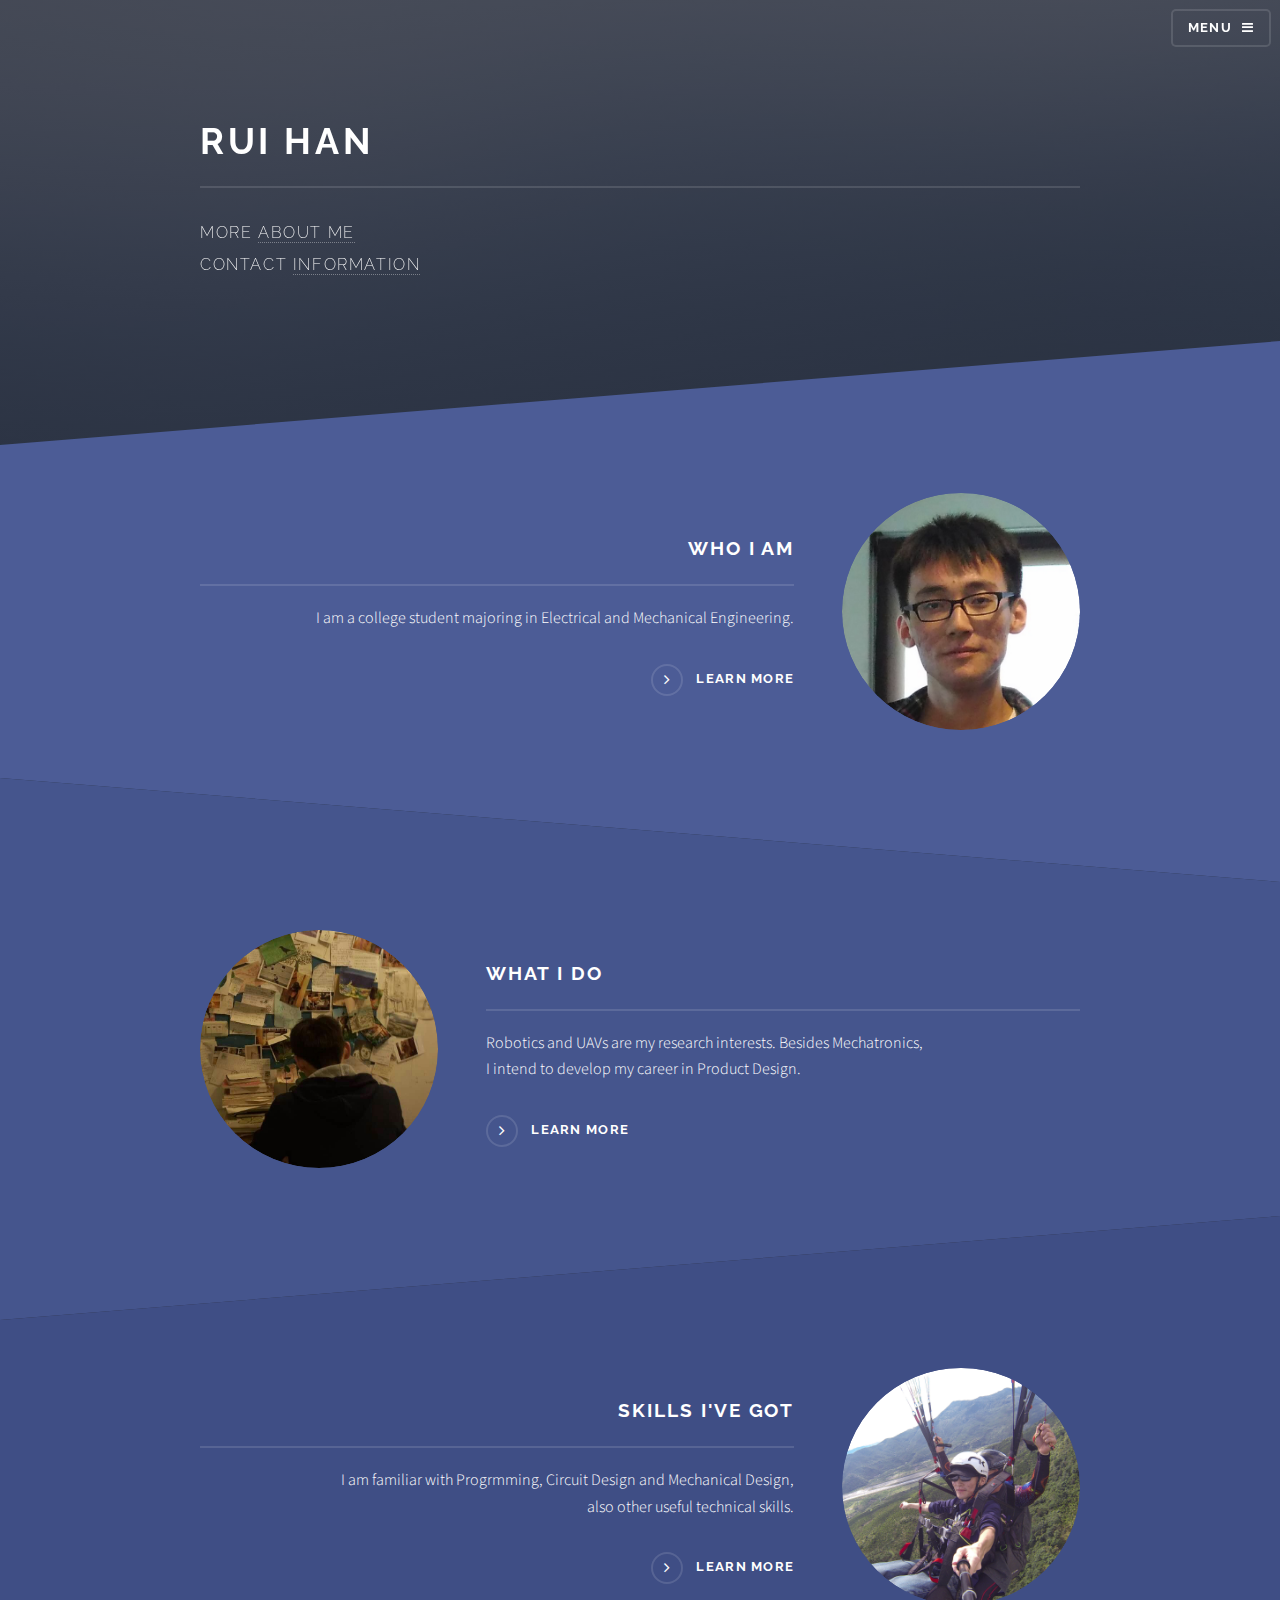
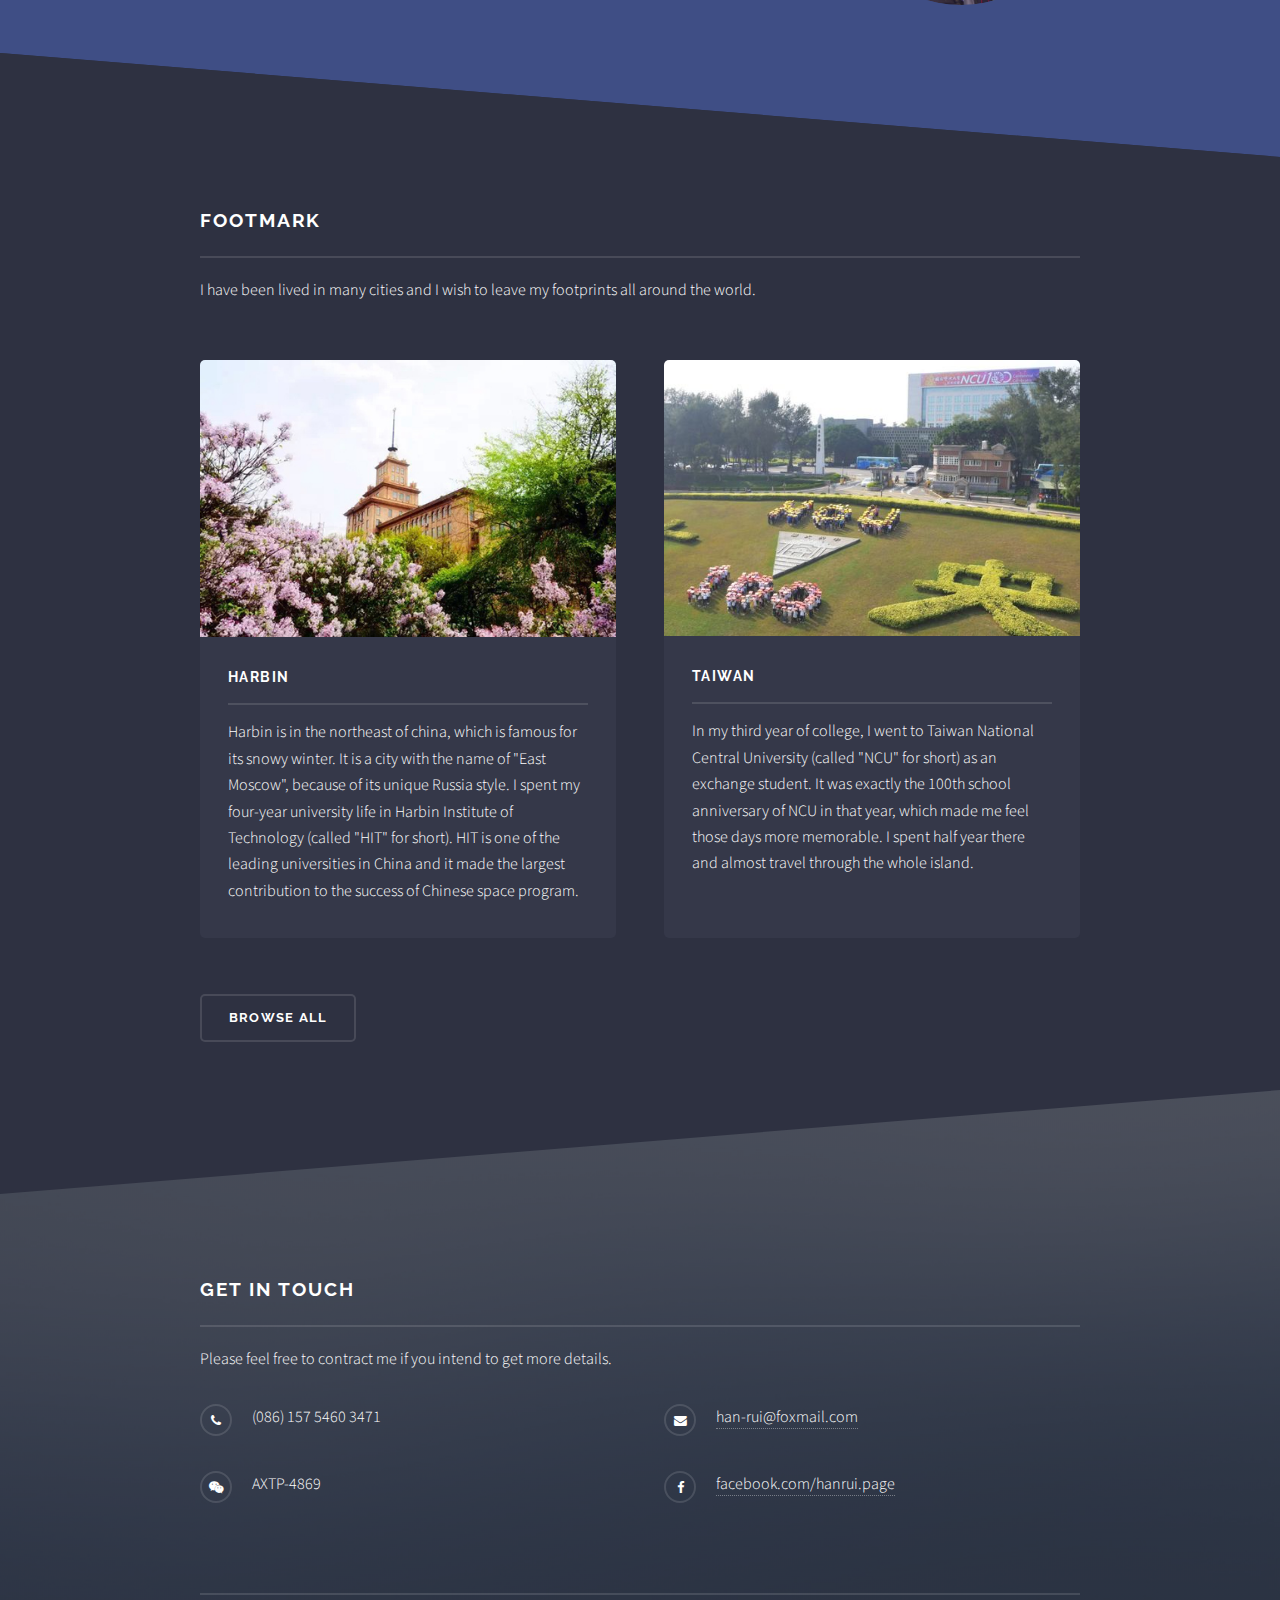
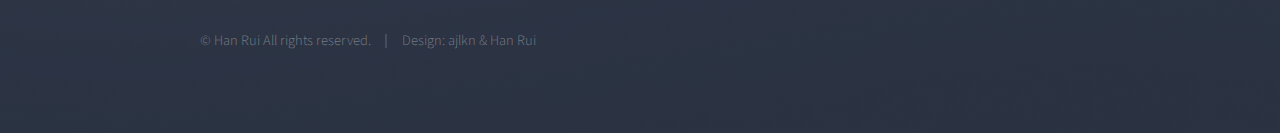
==== index.html @ a8acc586 "Update index.html" ====
<!DOCTYPE HTML>
<html>
	<head>
		<title>Han Rui's Homepage</title>
		<meta charset="utf-8" />
		<meta name="viewport" content="width=device-width, initial-scale=1" />
		<!--[if lte IE 8]><script src="assets/js/ie/html5shiv.js"></script><![endif]-->
		<link rel="stylesheet" href="assets/css/main.css" />
		<!--[if lte IE 9]><link rel="stylesheet" href="assets/css/ie9.css" /><![endif]-->
		<!--[if lte IE 8]><link rel="stylesheet" href="assets/css/ie8.css" /><![endif]-->
		
		<link rel="shortcut icon" href="favicon-HR.ico" type="image/x-icon">
		<link rel="icon" href="favicon.ico" type="image/x-icon">

	</head>
	<body>

		<!-- Page Wrapper -->
			<div id="page-wrapper">

				<!-- Header -->
					<header id="header" class="alt">
						<h1><a href="index.html">Han Rui</a></h1>
						<nav>
							<a href="#menu">Menu</a>
						</nav>
					</header>

				<!-- Menu -->
					<nav id="menu">
						<div class="inner">
							<h2>Menu</h2>
							<ul class="links">
								<li><a class="smoothscroll" href="#banner" title="">Home</a></li>
								<li><a class="smoothscroll" href="#one" title="">About Me</a></li>
								<li><a class="smoothscroll" href="#four" title="">Footmark</a></li>
								<li><a class="smoothscroll" href="#footer" title="">Contact</a></li>
							</ul>
							<a href="#" class="close">Close</a>
						</div>
					</nav>

				<!-- Banner -->
					<section id="banner">
						<div class="inner">
							<!--<div class="logo"><span class="icon fa-diamond"></span></div>-->
							<h2>Rui Han</h2>
							<!--<p><a class="smoothscroll" href="#footer" title="">Get in touch</p>-->
							<!--<li class="smoothscroll">More <a href="#one" class="smoothscroll">About Me</a></li>
							<li class="smoothscroll">Contact <a href="#footer" class="smoothscroll">By Email</a></li>-->	
							
							<p>More <a href="#one" class="smoothscroll">About Me</a>&nbsp;<br>Contact <a href="#footer" class="smoothscroll">Information</a></p>
							
							<!--<p>Contact <a href="#footer" class="smoothscroll">By Email</a></p>-->						
						</div>
					</section>

				<!-- Wrapper -->
					<section id="wrapper">

						<!-- One -->
							<section id="one" class="wrapper spotlight style1">
								<div class="inner">
									<a class="image"><img src="images/HR05.jpg" alt="" /></a>
									<div class="content">
										<h2 class="major">Who I Am</h2>
										<p>I am a college student majoring in Electrical and Mechanical Engineering.</p>
										<a href="https://drive.google.com/open?id=0B8rjAM3H5WBTcF9vbW4wRzJ6SWs" class="special">Learn more</a>
									</div>
								</div>
							</section>

						<!-- Two -->
							<section id="two" class="wrapper alt spotlight style2">
								<div class="inner">
									<a class="image"><img src="images/HR02.jpg" alt="" /></a>
									<div class="content">
										<h2 class="major">What I Do</h2>
										<p>Robotics and UAVs are my research interests. Besides Mechatronics, <br> I intend to develop my career in Product Design.</p>
										<a href="https://drive.google.com/open?id=0B8rjAM3H5WBTdHZ3ZWpDdG9SMGM" class="special">Learn more</a>
									</div>
								</div>
							</section>

						<!-- Three -->
							<section id="three" class="wrapper spotlight style3">
								<div class="inner">
									<a class="image"><img src="images/HR01.jpg" alt="" /></a>
									<div class="content">
										<h2 class="major">Skills I've Got</h2>
										<p>I am familiar with Progrmming, Circuit Design and Mechanical Design, <br>also other useful technical skills.</p>
										<a href="https://youtu.be/ti-PYHFYJ2A" class="special">Learn more</a>
									</div>
								</div>
							</section>

						<!-- Four -->
							<section id="four" class="wrapper alt style1">
								<div class="inner">
									<h2 class="major">Footmark</h2>
									<p>I have been lived in many cities and I wish to leave my footprints all around the world.</p>
									<section class="features">
								
										<article>
											<a class="image"><img src="images/H02.jpg" alt="" /></a>
											<h3 class="major">Harbin</h3>
											<p> Harbin is in the northeast of china, which is famous for its snowy winter. It is a city with the name of "East Moscow", because of its unique Russia style. I spent my four-year university life in Harbin Institute of Technology (called "HIT" for short). HIT is one of the leading universities in China and it  made the largest contribution to the success of Chinese space program.</p>
											<!--<a href="#" class="special">Learn more</a>-->
										</article>
										<article>
											<a class="image"><img src="images/TW02.jpg" alt="" /></a>
											<h3 class="major">Taiwan</h3>
											<p>In my third year of college, I went to Taiwan National Central University (called "NCU" for short) as an exchange student. It was exactly the 100th school anniversary of NCU in that year, which made me feel those days more memorable. I spent half year there and almost travel through the whole island.</p>
											<!--<a href="#" class="special">Learn more</a>-->
										</article>
										
									</section>
									<ul class="actions">
										<li><a href="Footmark.All.html" class="button">Browse All</a></li>
									</ul>
								</div>
							</section>

					</section>

				<!-- Footer -->
					<section id="footer">
						<div class="inner">
							<h2 class="major">Get in touch</h2>
							<p>Please feel free to contract me if you intend to get more details. </p>
							<form method="post" action="#">
								<!--<div class="field">
									<label for="name">Name</label>
									<input type="text" name="name" id="name" />
								</div>
								<div class="field">
									<label for="email">Email</label>
									<input type="email" name="email" id="email" />
								</div>
								<div class="field">
									<label for="message">Message</label>
									<textarea name="message" id="message" rows="4"></textarea>
								</div>
								<ul class="actions">
									<li><input type="submit" value="Send Message" /></li>
								</ul>-->
								<ul class="contact">
									<li class="fa-phone">(086) 157 5460 3471</li>
									<li class="fa-wechat">AXTP-4869</li>
								</ul>
							</form>
							<ul class="contact">
								<!--<li class="fa-home">
									Untitled Inc<br />
									1234 Somewhere Road Suite #2894<br />
									Nashville, TN 00000-0000
								</li>-->
								<!--<li class="fa-twitter"><a href="#">twitter.com/untitled-tld</a></li>-->
								<li class="fa-envelope"><a href="han-rui@foxmail.com">han-rui@foxmail.com</a></li>
								<li class="fa-facebook"><a href="https://www.facebook.com/hanrui.page">facebook.com/hanrui.page</a></li>
								<!--<li class="fa-instagram"><a href="#">instagram.com/untitled-tld</a></li>-->
								
							</ul>
							<ul class="copyright">
								<li>&copy; Han Rui All rights reserved.</li><li>Design: ajlkn & Han Rui</a></li>
							</ul>
						</div>
					</section>

			</div>

		<!-- Scripts -->
			<script src="assets/js/skel.min.js"></script>
			<script src="assets/js/jquery.min.js"></script>
			<script src="assets/js/jquery.scrollex.min.js"></script>
			<script src="assets/js/util.js"></script>
			<!--[if lte IE 8]><script src="assets/js/ie/respond.min.js"></script><![endif]-->
			<script src="assets/js/main.js"></script>

	</body>
</html>
---- assets/css/main.css ----
@import url(font-awesome.min.css);
@import url("https://fonts.googleapis.com/css?family=Raleway:200,700|Source+Sans+Pro:300,600,300italic,600italic");

/* Reset */

	html, body, div, span, applet, object, iframe, h1, h2, h3, h4, h5, h6, p, blockquote, pre, a, abbr, acronym, address, big, cite, code, del, dfn, em, img, ins, kbd, q, s, samp, small, strike, strong, sub, sup, tt, var, b, u, i, center, dl, dt, dd, ol, ul, li, fieldset, form, label, legend, table, caption, tbody, tfoot, thead, tr, th, td, article, aside, canvas, details, embed, figure, figcaption, footer, header, hgroup, menu, nav, output, ruby, section, summary, time, mark, audio, video {
		margin: 0;
		padding: 0;
		border: 0;
		font-size: 100%;
		font: inherit;
		vertical-align: baseline;
	}

	article, aside, details, figcaption, figure, footer, header, hgroup, menu, nav, section {
		display: block;
	}

	body {
		line-height: 1;
	}

	ol, ul {
		list-style: none;
	}

	blockquote, q {
		quotes: none;
	}

	blockquote:before, blockquote:after, q:before, q:after {
		content: '';
		content: none;
	}

	table {
		border-collapse: collapse;
		border-spacing: 0;
	}

	body {
		-webkit-text-size-adjust: none;
	}

/* Box Model */

	*, *:before, *:after {
		-moz-box-sizing: border-box;
		-webkit-box-sizing: border-box;
		box-sizing: border-box;
	}

/* Grid */

	.row {
		border-bottom: solid 1px transparent;
		-moz-box-sizing: border-box;
		-webkit-box-sizing: border-box;
		box-sizing: border-box;
	}

	.row > * {
		float: left;
		-moz-box-sizing: border-box;
		-webkit-box-sizing: border-box;
		box-sizing: border-box;
	}

	.row:after, .row:before {
		content: '';
		display: block;
		clear: both;
		height: 0;
	}

	.row.uniform > * > :first-child {
		margin-top: 0;
	}

	.row.uniform > * > :last-child {
		margin-bottom: 0;
	}

	.row.\30 \25 > * {
		padding: 0 0 0 0em;
	}

	.row.\30 \25 {
		margin: 0 0 -1px 0em;
	}

	.row.uniform.\30 \25 > * {
		padding: 0em 0 0 0em;
	}

	.row.uniform.\30 \25 {
		margin: 0em 0 -1px 0em;
	}

	.row > * {
		padding: 0 0 0 1.75em;
	}

	.row {
		margin: 0 0 -1px -1.75em;
	}

	.row.uniform > * {
		padding: 1.75em 0 0 1.75em;
	}

	.row.uniform {
		margin: -1.75em 0 -1px -1.75em;
	}

	.row.\32 00\25 > * {
		padding: 0 0 0 3.5em;
	}

	.row.\32 00\25 {
		margin: 0 0 -1px -3.5em;
	}

	.row.uniform.\32 00\25 > * {
		padding: 3.5em 0 0 3.5em;
	}

	.row.uniform.\32 00\25 {
		margin: -3.5em 0 -1px -3.5em;
	}

	.row.\31 50\25 > * {
		padding: 0 0 0 2.625em;
	}

	.row.\31 50\25 {
		margin: 0 0 -1px -2.625em;
	}

	.row.uniform.\31 50\25 > * {
		padding: 2.625em 0 0 2.625em;
	}

	.row.uniform.\31 50\25 {
		margin: -2.625em 0 -1px -2.625em;
	}

	.row.\35 0\25 > * {
		padding: 0 0 0 0.875em;
	}

	.row.\35 0\25 {
		margin: 0 0 -1px -0.875em;
	}

	.row.uniform.\35 0\25 > * {
		padding: 0.875em 0 0 0.875em;
	}

	.row.uniform.\35 0\25 {
		margin: -0.875em 0 -1px -0.875em;
	}

	.row.\32 5\25 > * {
		padding: 0 0 0 0.4375em;
	}

	.row.\32 5\25 {
		margin: 0 0 -1px -0.4375em;
	}

	.row.uniform.\32 5\25 > * {
		padding: 0.4375em 0 0 0.4375em;
	}

	.row.uniform.\32 5\25 {
		margin: -0.4375em 0 -1px -0.4375em;
	}

	.\31 2u, .\31 2u\24 {
		width: 100%;
		clear: none;
		margin-left: 0;
	}

	.\31 1u, .\31 1u\24 {
		width: 91.6666666667%;
		clear: none;
		margin-left: 0;
	}

	.\31 0u, .\31 0u\24 {
		width: 83.3333333333%;
		clear: none;
		margin-left: 0;
	}

	.\39 u, .\39 u\24 {
		width: 75%;
		clear: none;
		margin-left: 0;
	}

	.\38 u, .\38 u\24 {
		width: 66.6666666667%;
		clear: none;
		margin-left: 0;
	}

	.\37 u, .\37 u\24 {
		width: 58.3333333333%;
		clear: none;
		margin-left: 0;
	}

	.\36 u, .\36 u\24 {
		width: 50%;
		clear: none;
		margin-left: 0;
	}

	.\35 u, .\35 u\24 {
		width: 41.6666666667%;
		clear: none;
		margin-left: 0;
	}

	.\34 u, .\34 u\24 {
		width: 33.3333333333%;
		clear: none;
		margin-left: 0;
	}

	.\33 u, .\33 u\24 {
		width: 25%;
		clear: none;
		margin-left: 0;
	}

	.\32 u, .\32 u\24 {
		width: 16.6666666667%;
		clear: none;
		margin-left: 0;
	}

	.\31 u, .\31 u\24 {
		width: 8.3333333333%;
		clear: none;
		margin-left: 0;
	}

	.\31 2u\24 + *,
	.\31 1u\24 + *,
	.\31 0u\24 + *,
	.\39 u\24 + *,
	.\38 u\24 + *,
	.\37 u\24 + *,
	.\36 u\24 + *,
	.\35 u\24 + *,
	.\34 u\24 + *,
	.\33 u\24 + *,
	.\32 u\24 + *,
	.\31 u\24 + * {
		clear: left;
	}

	.\-11u {
		margin-left: 91.66667%;
	}

	.\-10u {
		margin-left: 83.33333%;
	}

	.\-9u {
		margin-left: 75%;
	}

	.\-8u {
		margin-left: 66.66667%;
	}

	.\-7u {
		margin-left: 58.33333%;
	}

	.\-6u {
		margin-left: 50%;
	}

	.\-5u {
		margin-left: 41.66667%;
	}

	.\-4u {
		margin-left: 33.33333%;
	}

	.\-3u {
		margin-left: 25%;
	}

	.\-2u {
		margin-left: 16.66667%;
	}

	.\-1u {
		margin-left: 8.33333%;
	}

	@media screen and (max-width: 1680px) {

		.row > * {
			padding: 0 0 0 1.75em;
		}

		.row {
			margin: 0 0 -1px -1.75em;
		}

		.row.uniform > * {
			padding: 1.75em 0 0 1.75em;
		}

		.row.uniform {
			margin: -1.75em 0 -1px -1.75em;
		}

		.row.\32 00\25 > * {
			padding: 0 0 0 3.5em;
		}

		.row.\32 00\25 {
			margin: 0 0 -1px -3.5em;
		}

		.row.uniform.\32 00\25 > * {
			padding: 3.5em 0 0 3.5em;
		}

		.row.uniform.\32 00\25 {
			margin: -3.5em 0 -1px -3.5em;
		}

		.row.\31 50\25 > * {
			padding: 0 0 0 2.625em;
		}

		.row.\31 50\25 {
			margin: 0 0 -1px -2.625em;
		}

		.row.uniform.\31 50\25 > * {
			padding: 2.625em 0 0 2.625em;
		}

		.row.uniform.\31 50\25 {
			margin: -2.625em 0 -1px -2.625em;
		}

		.row.\35 0\25 > * {
			padding: 0 0 0 0.875em;
		}

		.row.\35 0\25 {
			margin: 0 0 -1px -0.875em;
		}

		.row.uniform.\35 0\25 > * {
			padding: 0.875em 0 0 0.875em;
		}

		.row.uniform.\35 0\25 {
			margin: -0.875em 0 -1px -0.875em;
		}

		.row.\32 5\25 > * {
			padding: 0 0 0 0.4375em;
		}

		.row.\32 5\25 {
			margin: 0 0 -1px -0.4375em;
		}

		.row.uniform.\32 5\25 > * {
			padding: 0.4375em 0 0 0.4375em;
		}

		.row.uniform.\32 5\25 {
			margin: -0.4375em 0 -1px -0.4375em;
		}

		.\31 2u\28xlarge\29, .\31 2u\24\28xlarge\29 {
			width: 100%;
			clear: none;
			margin-left: 0;
		}

		.\31 1u\28xlarge\29, .\31 1u\24\28xlarge\29 {
			width: 91.6666666667%;
			clear: none;
			margin-left: 0;
		}

		.\31 0u\28xlarge\29, .\31 0u\24\28xlarge\29 {
			width: 83.3333333333%;
			clear: none;
			margin-left: 0;
		}

		.\39 u\28xlarge\29, .\39 u\24\28xlarge\29 {
			width: 75%;
			clear: none;
			margin-left: 0;
		}

		.\38 u\28xlarge\29, .\38 u\24\28xlarge\29 {
			width: 66.6666666667%;
			clear: none;
			margin-left: 0;
		}

		.\37 u\28xlarge\29, .\37 u\24\28xlarge\29 {
			width: 58.3333333333%;
			clear: none;
			margin-left: 0;
		}

		.\36 u\28xlarge\29, .\36 u\24\28xlarge\29 {
			width: 50%;
			clear: none;
			margin-left: 0;
		}

		.\35 u\28xlarge\29, .\35 u\24\28xlarge\29 {
			width: 41.6666666667%;
			clear: none;
			margin-left: 0;
		}

		.\34 u\28xlarge\29, .\34 u\24\28xlarge\29 {
			width: 33.3333333333%;
			clear: none;
			margin-left: 0;
		}

		.\33 u\28xlarge\29, .\33 u\24\28xlarge\29 {
			width: 25%;
			clear: none;
			margin-left: 0;
		}

		.\32 u\28xlarge\29, .\32 u\24\28xlarge\29 {
			width: 16.6666666667%;
			clear: none;
			margin-left: 0;
		}

		.\31 u\28xlarge\29, .\31 u\24\28xlarge\29 {
			width: 8.3333333333%;
			clear: none;
			margin-left: 0;
		}

		.\31 2u\24\28xlarge\29 + *,
		.\31 1u\24\28xlarge\29 + *,
		.\31 0u\24\28xlarge\29 + *,
		.\39 u\24\28xlarge\29 + *,
		.\38 u\24\28xlarge\29 + *,
		.\37 u\24\28xlarge\29 + *,
		.\36 u\24\28xlarge\29 + *,
		.\35 u\24\28xlarge\29 + *,
		.\34 u\24\28xlarge\29 + *,
		.\33 u\24\28xlarge\29 + *,
		.\32 u\24\28xlarge\29 + *,
		.\31 u\24\28xlarge\29 + * {
			clear: left;
		}

		.\-11u\28xlarge\29 {
			margin-left: 91.66667%;
		}

		.\-10u\28xlarge\29 {
			margin-left: 83.33333%;
		}

		.\-9u\28xlarge\29 {
			margin-left: 75%;
		}

		.\-8u\28xlarge\29 {
			margin-left: 66.66667%;
		}

		.\-7u\28xlarge\29 {
			margin-left: 58.33333%;
		}

		.\-6u\28xlarge\29 {
			margin-left: 50%;
		}

		.\-5u\28xlarge\29 {
			margin-left: 41.66667%;
		}

		.\-4u\28xlarge\29 {
			margin-left: 33.33333%;
		}

		.\-3u\28xlarge\29 {
			margin-left: 25%;
		}

		.\-2u\28xlarge\29 {
			margin-left: 16.66667%;
		}

		.\-1u\28xlarge\29 {
			margin-left: 8.33333%;
		}

	}

	@media screen and (max-width: 1280px) {

		.row > * {
			padding: 0 0 0 1.75em;
		}

		.row {
			margin: 0 0 -1px -1.75em;
		}

		.row.uniform > * {
			padding: 1.75em 0 0 1.75em;
		}

		.row.uniform {
			margin: -1.75em 0 -1px -1.75em;
		}

		.row.\32 00\25 > * {
			padding: 0 0 0 3.5em;
		}

		.row.\32 00\25 {
			margin: 0 0 -1px -3.5em;
		}

		.row.uniform.\32 00\25 > * {
			padding: 3.5em 0 0 3.5em;
		}

		.row.uniform.\32 00\25 {
			margin: -3.5em 0 -1px -3.5em;
		}

		.row.\31 50\25 > * {
			padding: 0 0 0 2.625em;
		}

		.row.\31 50\25 {
			margin: 0 0 -1px -2.625em;
		}

		.row.uniform.\31 50\25 > * {
			padding: 2.625em 0 0 2.625em;
		}

		.row.uniform.\31 50\25 {
			margin: -2.625em 0 -1px -2.625em;
		}

		.row.\35 0\25 > * {
			padding: 0 0 0 0.875em;
		}

		.row.\35 0\25 {
			margin: 0 0 -1px -0.875em;
		}

		.row.uniform.\35 0\25 > * {
			padding: 0.875em 0 0 0.875em;
		}

		.row.uniform.\35 0\25 {
			margin: -0.875em 0 -1px -0.875em;
		}

		.row.\32 5\25 > * {
			padding: 0 0 0 0.4375em;
		}

		.row.\32 5\25 {
			margin: 0 0 -1px -0.4375em;
		}

		.row.uniform.\32 5\25 > * {
			padding: 0.4375em 0 0 0.4375em;
		}

		.row.uniform.\32 5\25 {
			margin: -0.4375em 0 -1px -0.4375em;
		}

		.\31 2u\28large\29, .\31 2u\24\28large\29 {
			width: 100%;
			clear: none;
			margin-left: 0;
		}

		.\31 1u\28large\29, .\31 1u\24\28large\29 {
			width: 91.6666666667%;
			clear: none;
			margin-left: 0;
		}

		.\31 0u\28large\29, .\31 0u\24\28large\29 {
			width: 83.3333333333%;
			clear: none;
			margin-left: 0;
		}

		.\39 u\28large\29, .\39 u\24\28large\29 {
			width: 75%;
			clear: none;
			margin-left: 0;
		}

		.\38 u\28large\29, .\38 u\24\28large\29 {
			width: 66.6666666667%;
			clear: none;
			margin-left: 0;
		}

		.\37 u\28large\29, .\37 u\24\28large\29 {
			width: 58.3333333333%;
			clear: none;
			margin-left: 0;
		}

		.\36 u\28large\29, .\36 u\24\28large\29 {
			width: 50%;
			clear: none;
			margin-left: 0;
		}

		.\35 u\28large\29, .\35 u\24\28large\29 {
			width: 41.6666666667%;
			clear: none;
			margin-left: 0;
		}

		.\34 u\28large\29, .\34 u\24\28large\29 {
			width: 33.3333333333%;
			clear: none;
			margin-left: 0;
		}

		.\33 u\28large\29, .\33 u\24\28large\29 {
			width: 25%;
			clear: none;
			margin-left: 0;
		}

		.\32 u\28large\29, .\32 u\24\28large\29 {
			width: 16.6666666667%;
			clear: none;
			margin-left: 0;
		}

		.\31 u\28large\29, .\31 u\24\28large\29 {
			width: 8.3333333333%;
			clear: none;
			margin-left: 0;
		}

		.\31 2u\24\28large\29 + *,
		.\31 1u\24\28large\29 + *,
		.\31 0u\24\28large\29 + *,
		.\39 u\24\28large\29 + *,
		.\38 u\24\28large\29 + *,
		.\37 u\24\28large\29 + *,
		.\36 u\24\28large\29 + *,
		.\35 u\24\28large\29 + *,
		.\34 u\24\28large\29 + *,
		.\33 u\24\28large\29 + *,
		.\32 u\24\28large\29 + *,
		.\31 u\24\28large\29 + * {
			clear: left;
		}

		.\-11u\28large\29 {
			margin-left: 91.66667%;
		}

		.\-10u\28large\29 {
			margin-left: 83.33333%;
		}

		.\-9u\28large\29 {
			margin-left: 75%;
		}

		.\-8u\28large\29 {
			margin-left: 66.66667%;
		}

		.\-7u\28large\29 {
			margin-left: 58.33333%;
		}

		.\-6u\28large\29 {
			margin-left: 50%;
		}

		.\-5u\28large\29 {
			margin-left: 41.66667%;
		}

		.\-4u\28large\29 {
			margin-left: 33.33333%;
		}

		.\-3u\28large\29 {
			margin-left: 25%;
		}

		.\-2u\28large\29 {
			margin-left: 16.66667%;
		}

		.\-1u\28large\29 {
			margin-left: 8.33333%;
		}

	}

	@media screen and (max-width: 980px) {

		.row > * {
			padding: 0 0 0 1.75em;
		}

		.row {
			margin: 0 0 -1px -1.75em;
		}

		.row.uniform > * {
			padding: 1.75em 0 0 1.75em;
		}

		.row.uniform {
			margin: -1.75em 0 -1px -1.75em;
		}

		.row.\32 00\25 > * {
			padding: 0 0 0 3.5em;
		}

		.row.\32 00\25 {
			margin: 0 0 -1px -3.5em;
		}

		.row.uniform.\32 00\25 > * {
			padding: 3.5em 0 0 3.5em;
		}

		.row.uniform.\32 00\25 {
			margin: -3.5em 0 -1px -3.5em;
		}

		.row.\31 50\25 > * {
			padding: 0 0 0 2.625em;
		}

		.row.\31 50\25 {
			margin: 0 0 -1px -2.625em;
		}

		.row.uniform.\31 50\25 > * {
			padding: 2.625em 0 0 2.625em;
		}

		.row.uniform.\31 50\25 {
			margin: -2.625em 0 -1px -2.625em;
		}

		.row.\35 0\25 > * {
			padding: 0 0 0 0.875em;
		}

		.row.\35 0\25 {
			margin: 0 0 -1px -0.875em;
		}

		.row.uniform.\35 0\25 > * {
			padding: 0.875em 0 0 0.875em;
		}

		.row.uniform.\35 0\25 {
			margin: -0.875em 0 -1px -0.875em;
		}

		.row.\32 5\25 > * {
			padding: 0 0 0 0.4375em;
		}

		.row.\32 5\25 {
			margin: 0 0 -1px -0.4375em;
		}

		.row.uniform.\32 5\25 > * {
			padding: 0.4375em 0 0 0.4375em;
		}

		.row.uniform.\32 5\25 {
			margin: -0.4375em 0 -1px -0.4375em;
		}

		.\31 2u\28medium\29, .\31 2u\24\28medium\29 {
			width: 100%;
			clear: none;
			margin-left: 0;
		}

		.\31 1u\28medium\29, .\31 1u\24\28medium\29 {
			width: 91.6666666667%;
			clear: none;
			margin-left: 0;
		}

		.\31 0u\28medium\29, .\31 0u\24\28medium\29 {
			width: 83.3333333333%;
			clear: none;
			margin-left: 0;
		}

		.\39 u\28medium\29, .\39 u\24\28medium\29 {
			width: 75%;
			clear: none;
			margin-left: 0;
		}

		.\38 u\28medium\29, .\38 u\24\28medium\29 {
			width: 66.6666666667%;
			clear: none;
			margin-left: 0;
		}

		.\37 u\28medium\29, .\37 u\24\28medium\29 {
			width: 58.3333333333%;
			clear: none;
			margin-left: 0;
		}

		.\36 u\28medium\29, .\36 u\24\28medium\29 {
			width: 50%;
			clear: none;
			margin-left: 0;
		}

		.\35 u\28medium\29, .\35 u\24\28medium\29 {
			width: 41.6666666667%;
			clear: none;
			margin-left: 0;
		}

		.\34 u\28medium\29, .\34 u\24\28medium\29 {
			width: 33.3333333333%;
			clear: none;
			margin-left: 0;
		}

		.\33 u\28medium\29, .\33 u\24\28medium\29 {
			width: 25%;
			clear: none;
			margin-left: 0;
		}

		.\32 u\28medium\29, .\32 u\24\28medium\29 {
			width: 16.6666666667%;
			clear: none;
			margin-left: 0;
		}

		.\31 u\28medium\29, .\31 u\24\28medium\29 {
			width: 8.3333333333%;
			clear: none;
			margin-left: 0;
		}

		.\31 2u\24\28medium\29 + *,
		.\31 1u\24\28medium\29 + *,
		.\31 0u\24\28medium\29 + *,
		.\39 u\24\28medium\29 + *,
		.\38 u\24\28medium\29 + *,
		.\37 u\24\28medium\29 + *,
		.\36 u\24\28medium\29 + *,
		.\35 u\24\28medium\29 + *,
		.\34 u\24\28medium\29 + *,
		.\33 u\24\28medium\29 + *,
		.\32 u\24\28medium\29 + *,
		.\31 u\24\28medium\29 + * {
			clear: left;
		}

		.\-11u\28medium\29 {
			margin-left: 91.66667%;
		}

		.\-10u\28medium\29 {
			margin-left: 83.33333%;
		}

		.\-9u\28medium\29 {
			margin-left: 75%;
		}

		.\-8u\28medium\29 {
			margin-left: 66.66667%;
		}

		.\-7u\28medium\29 {
			margin-left: 58.33333%;
		}

		.\-6u\28medium\29 {
			margin-left: 50%;
		}

		.\-5u\28medium\29 {
			margin-left: 41.66667%;
		}

		.\-4u\28medium\29 {
			margin-left: 33.33333%;
		}

		.\-3u\28medium\29 {
			margin-left: 25%;
		}

		.\-2u\28medium\29 {
			margin-left: 16.66667%;
		}

		.\-1u\28medium\29 {
			margin-left: 8.33333%;
		}

	}

	@media screen and (max-width: 736px) {

		.row > * {
			padding: 0 0 0 1.25em;
		}

		.row {
			margin: 0 0 -1px -1.25em;
		}

		.row.uniform > * {
			padding: 1.25em 0 0 1.25em;
		}

		.row.uniform {
			margin: -1.25em 0 -1px -1.25em;
		}

		.row.\32 00\25 > * {
			padding: 0 0 0 2.5em;
		}

		.row.\32 00\25 {
			margin: 0 0 -1px -2.5em;
		}

		.row.uniform.\32 00\25 > * {
			padding: 2.5em 0 0 2.5em;
		}

		.row.uniform.\32 00\25 {
			margin: -2.5em 0 -1px -2.5em;
		}

		.row.\31 50\25 > * {
			padding: 0 0 0 1.875em;
		}

		.row.\31 50\25 {
			margin: 0 0 -1px -1.875em;
		}

		.row.uniform.\31 50\25 > * {
			padding: 1.875em 0 0 1.875em;
		}

		.row.uniform.\31 50\25 {
			margin: -1.875em 0 -1px -1.875em;
		}

		.row.\35 0\25 > * {
			padding: 0 0 0 0.625em;
		}

		.row.\35 0\25 {
			margin: 0 0 -1px -0.625em;
		}

		.row.uniform.\35 0\25 > * {
			padding: 0.625em 0 0 0.625em;
		}

		.row.uniform.\35 0\25 {
			margin: -0.625em 0 -1px -0.625em;
		}

		.row.\32 5\25 > * {
			padding: 0 0 0 0.3125em;
		}

		.row.\32 5\25 {
			margin: 0 0 -1px -0.3125em;
		}

		.row.uniform.\32 5\25 > * {
			padding: 0.3125em 0 0 0.3125em;
		}

		.row.uniform.\32 5\25 {
			margin: -0.3125em 0 -1px -0.3125em;
		}

		.\31 2u\28small\29, .\31 2u\24\28small\29 {
			width: 100%;
			clear: none;
			margin-left: 0;
		}

		.\31 1u\28small\29, .\31 1u\24\28small\29 {
			width: 91.6666666667%;
			clear: none;
			margin-left: 0;
		}

		.\31 0u\28small\29, .\31 0u\24\28small\29 {
			width: 83.3333333333%;
			clear: none;
			margin-left: 0;
		}

		.\39 u\28small\29, .\39 u\24\28small\29 {
			width: 75%;
			clear: none;
			margin-left: 0;
		}

		.\38 u\28small\29, .\38 u\24\28small\29 {
			width: 66.6666666667%;
			clear: none;
			margin-left: 0;
		}

		.\37 u\28small\29, .\37 u\24\28small\29 {
			width: 58.3333333333%;
			clear: none;
			margin-left: 0;
		}

		.\36 u\28small\29, .\36 u\24\28small\29 {
			width: 50%;
			clear: none;
			margin-left: 0;
		}

		.\35 u\28small\29, .\35 u\24\28small\29 {
			width: 41.6666666667%;
			clear: none;
			margin-left: 0;
		}

		.\34 u\28small\29, .\34 u\24\28small\29 {
			width: 33.3333333333%;
			clear: none;
			margin-left: 0;
		}

		.\33 u\28small\29, .\33 u\24\28small\29 {
			width: 25%;
			clear: none;
			margin-left: 0;
		}

		.\32 u\28small\29, .\32 u\24\28small\29 {
			width: 16.6666666667%;
			clear: none;
			margin-left: 0;
		}

		.\31 u\28small\29, .\31 u\24\28small\29 {
			width: 8.3333333333%;
			clear: none;
			margin-left: 0;
		}

		.\31 2u\24\28small\29 + *,
		.\31 1u\24\28small\29 + *,
		.\31 0u\24\28small\29 + *,
		.\39 u\24\28small\29 + *,
		.\38 u\24\28small\29 + *,
		.\37 u\24\28small\29 + *,
		.\36 u\24\28small\29 + *,
		.\35 u\24\28small\29 + *,
		.\34 u\24\28small\29 + *,
		.\33 u\24\28small\29 + *,
		.\32 u\24\28small\29 + *,
		.\31 u\24\28small\29 + * {
			clear: left;
		}

		.\-11u\28small\29 {
			margin-left: 91.66667%;
		}

		.\-10u\28small\29 {
			margin-left: 83.33333%;
		}

		.\-9u\28small\29 {
			margin-left: 75%;
		}

		.\-8u\28small\29 {
			margin-left: 66.66667%;
		}

		.\-7u\28small\29 {
			margin-left: 58.33333%;
		}

		.\-6u\28small\29 {
			margin-left: 50%;
		}

		.\-5u\28small\29 {
			margin-left: 41.66667%;
		}

		.\-4u\28small\29 {
			margin-left: 33.33333%;
		}

		.\-3u\28small\29 {
			margin-left: 25%;
		}

		.\-2u\28small\29 {
			margin-left: 16.66667%;
		}

		.\-1u\28small\29 {
			margin-left: 8.33333%;
		}

	}

	@media screen and (max-width: 640px) {

		.row > * {
			padding: 0 0 0 1.25em;
		}

		.row {
			margin: 0 0 -1px -1.25em;
		}

		.row.uniform > * {
			padding: 1.25em 0 0 1.25em;
		}

		.row.uniform {
			margin: -1.25em 0 -1px -1.25em;
		}

		.row.\32 00\25 > * {
			padding: 0 0 0 2.5em;
		}

		.row.\32 00\25 {
			margin: 0 0 -1px -2.5em;
		}

		.row.uniform.\32 00\25 > * {
			padding: 2.5em 0 0 2.5em;
		}

		.row.uniform.\32 00\25 {
			margin: -2.5em 0 -1px -2.5em;
		}

		.row.\31 50\25 > * {
			padding: 0 0 0 1.875em;
		}

		.row.\31 50\25 {
			margin: 0 0 -1px -1.875em;
		}

		.row.uniform.\31 50\25 > * {
			padding: 1.875em 0 0 1.875em;
		}

		.row.uniform.\31 50\25 {
			margin: -1.875em 0 -1px -1.875em;
		}

		.row.\35 0\25 > * {
			padding: 0 0 0 0.625em;
		}

		.row.\35 0\25 {
			margin: 0 0 -1px -0.625em;
		}

		.row.uniform.\35 0\25 > * {
			padding: 0.625em 0 0 0.625em;
		}

		.row.uniform.\35 0\25 {
			margin: -0.625em 0 -1px -0.625em;
		}

		.row.\32 5\25 > * {
			padding: 0 0 0 0.3125em;
		}

		.row.\32 5\25 {
			margin: 0 0 -1px -0.3125em;
		}

		.row.uniform.\32 5\25 > * {
			padding: 0.3125em 0 0 0.3125em;
		}

		.row.uniform.\32 5\25 {
			margin: -0.3125em 0 -1px -0.3125em;
		}

		.\31 2u\28xsmall\29, .\31 2u\24\28xsmall\29 {
			width: 100%;
			clear: none;
			margin-left: 0;
		}

		.\31 1u\28xsmall\29, .\31 1u\24\28xsmall\29 {
			width: 91.6666666667%;
			clear: none;
			margin-left: 0;
		}

		.\31 0u\28xsmall\29, .\31 0u\24\28xsmall\29 {
			width: 83.3333333333%;
			clear: none;
			margin-left: 0;
		}

		.\39 u\28xsmall\29, .\39 u\24\28xsmall\29 {
			width: 75%;
			clear: none;
			margin-left: 0;
		}

		.\38 u\28xsmall\29, .\38 u\24\28xsmall\29 {
			width: 66.6666666667%;
			clear: none;
			margin-left: 0;
		}

		.\37 u\28xsmall\29, .\37 u\24\28xsmall\29 {
			width: 58.3333333333%;
			clear: none;
			margin-left: 0;
		}

		.\36 u\28xsmall\29, .\36 u\24\28xsmall\29 {
			width: 50%;
			clear: none;
			margin-left: 0;
		}

		.\35 u\28xsmall\29, .\35 u\24\28xsmall\29 {
			width: 41.6666666667%;
			clear: none;
			margin-left: 0;
		}

		.\34 u\28xsmall\29, .\34 u\24\28xsmall\29 {
			width: 33.3333333333%;
			clear: none;
			margin-left: 0;
		}

		.\33 u\28xsmall\29, .\33 u\24\28xsmall\29 {
			width: 25%;
			clear: none;
			margin-left: 0;
		}

		.\32 u\28xsmall\29, .\32 u\24\28xsmall\29 {
			width: 16.6666666667%;
			clear: none;
			margin-left: 0;
		}

		.\31 u\28xsmall\29, .\31 u\24\28xsmall\29 {
			width: 8.3333333333%;
			clear: none;
			margin-left: 0;
		}

		.\31 2u\24\28xsmall\29 + *,
		.\31 1u\24\28xsmall\29 + *,
		.\31 0u\24\28xsmall\29 + *,
		.\39 u\24\28xsmall\29 + *,
		.\38 u\24\28xsmall\29 + *,
		.\37 u\24\28xsmall\29 + *,
		.\36 u\24\28xsmall\29 + *,
		.\35 u\24\28xsmall\29 + *,
		.\34 u\24\28xsmall\29 + *,
		.\33 u\24\28xsmall\29 + *,
		.\32 u\24\28xsmall\29 + *,
		.\31 u\24\28xsmall\29 + * {
			clear: left;
		}

		.\-11u\28xsmall\29 {
			margin-left: 91.66667%;
		}

		.\-10u\28xsmall\29 {
			margin-left: 83.33333%;
		}

		.\-9u\28xsmall\29 {
			margin-left: 75%;
		}

		.\-8u\28xsmall\29 {
			margin-left: 66.66667%;
		}

		.\-7u\28xsmall\29 {
			margin-left: 58.33333%;
		}

		.\-6u\28xsmall\29 {
			margin-left: 50%;
		}

		.\-5u\28xsmall\29 {
			margin-left: 41.66667%;
		}

		.\-4u\28xsmall\29 {
			margin-left: 33.33333%;
		}

		.\-3u\28xsmall\29 {
			margin-left: 25%;
		}

		.\-2u\28xsmall\29 {
			margin-left: 16.66667%;
		}

		.\-1u\28xsmall\29 {
			margin-left: 8.33333%;
		}

	}

	@media screen and (max-width: 360px) {

		.row > * {
			padding: 0 0 0 1.25em;
		}

		.row {
			margin: 0 0 -1px -1.25em;
		}

		.row.uniform > * {
			padding: 1.25em 0 0 1.25em;
		}

		.row.uniform {
			margin: -1.25em 0 -1px -1.25em;
		}

		.row.\32 00\25 > * {
			padding: 0 0 0 2.5em;
		}

		.row.\32 00\25 {
			margin: 0 0 -1px -2.5em;
		}

		.row.uniform.\32 00\25 > * {
			padding: 2.5em 0 0 2.5em;
		}

		.row.uniform.\32 00\25 {
			margin: -2.5em 0 -1px -2.5em;
		}

		.row.\31 50\25 > * {
			padding: 0 0 0 1.875em;
		}

		.row.\31 50\25 {
			margin: 0 0 -1px -1.875em;
		}

		.row.uniform.\31 50\25 > * {
			padding: 1.875em 0 0 1.875em;
		}

		.row.uniform.\31 50\25 {
			margin: -1.875em 0 -1px -1.875em;
		}

		.row.\35 0\25 > * {
			padding: 0 0 0 0.625em;
		}

		.row.\35 0\25 {
			margin: 0 0 -1px -0.625em;
		}

		.row.uniform.\35 0\25 > * {
			padding: 0.625em 0 0 0.625em;
		}

		.row.uniform.\35 0\25 {
			margin: -0.625em 0 -1px -0.625em;
		}

		.row.\32 5\25 > * {
			padding: 0 0 0 0.3125em;
		}

		.row.\32 5\25 {
			margin: 0 0 -1px -0.3125em;
		}

		.row.uniform.\32 5\25 > * {
			padding: 0.3125em 0 0 0.3125em;
		}

		.row.uniform.\32 5\25 {
			margin: -0.3125em 0 -1px -0.3125em;
		}

		.\31 2u\28xxsmall\29, .\31 2u\24\28xxsmall\29 {
			width: 100%;
			clear: none;
			margin-left: 0;
		}

		.\31 1u\28xxsmall\29, .\31 1u\24\28xxsmall\29 {
			width: 91.6666666667%;
			clear: none;
			margin-left: 0;
		}

		.\31 0u\28xxsmall\29, .\31 0u\24\28xxsmall\29 {
			width: 83.3333333333%;
			clear: none;
			margin-left: 0;
		}

		.\39 u\28xxsmall\29, .\39 u\24\28xxsmall\29 {
			width: 75%;
			clear: none;
			margin-left: 0;
		}

		.\38 u\28xxsmall\29, .\38 u\24\28xxsmall\29 {
			width: 66.6666666667%;
			clear: none;
			margin-left: 0;
		}

		.\37 u\28xxsmall\29, .\37 u\24\28xxsmall\29 {
			width: 58.3333333333%;
			clear: none;
			margin-left: 0;
		}

		.\36 u\28xxsmall\29, .\36 u\24\28xxsmall\29 {
			width: 50%;
			clear: none;
			margin-left: 0;
		}

		.\35 u\28xxsmall\29, .\35 u\24\28xxsmall\29 {
			width: 41.6666666667%;
			clear: none;
			margin-left: 0;
		}

		.\34 u\28xxsmall\29, .\34 u\24\28xxsmall\29 {
			width: 33.3333333333%;
			clear: none;
			margin-left: 0;
		}

		.\33 u\28xxsmall\29, .\33 u\24\28xxsmall\29 {
			width: 25%;
			clear: none;
			margin-left: 0;
		}

		.\32 u\28xxsmall\29, .\32 u\24\28xxsmall\29 {
			width: 16.6666666667%;
			clear: none;
			margin-left: 0;
		}

		.\31 u\28xxsmall\29, .\31 u\24\28xxsmall\29 {
			width: 8.3333333333%;
			clear: none;
			margin-left: 0;
		}

		.\31 2u\24\28xxsmall\29 + *,
		.\31 1u\24\28xxsmall\29 + *,
		.\31 0u\24\28xxsmall\29 + *,
		.\39 u\24\28xxsmall\29 + *,
		.\38 u\24\28xxsmall\29 + *,
		.\37 u\24\28xxsmall\29 + *,
		.\36 u\24\28xxsmall\29 + *,
		.\35 u\24\28xxsmall\29 + *,
		.\34 u\24\28xxsmall\29 + *,
		.\33 u\24\28xxsmall\29 + *,
		.\32 u\24\28xxsmall\29 + *,
		.\31 u\24\28xxsmall\29 + * {
			clear: left;
		}

		.\-11u\28xxsmall\29 {
			margin-left: 91.66667%;
		}

		.\-10u\28xxsmall\29 {
			margin-left: 83.33333%;
		}

		.\-9u\28xxsmall\29 {
			margin-left: 75%;
		}

		.\-8u\28xxsmall\29 {
			margin-left: 66.66667%;
		}

		.\-7u\28xxsmall\29 {
			margin-left: 58.33333%;
		}

		.\-6u\28xxsmall\29 {
			margin-left: 50%;
		}

		.\-5u\28xxsmall\29 {
			margin-left: 41.66667%;
		}

		.\-4u\28xxsmall\29 {
			margin-left: 33.33333%;
		}

		.\-3u\28xxsmall\29 {
			margin-left: 25%;
		}

		.\-2u\28xxsmall\29 {
			margin-left: 16.66667%;
		}

		.\-1u\28xxsmall\29 {
			margin-left: 8.33333%;
		}

	}

/* Basic */

	@-ms-viewport {
		width: device-width;
	}

	body {
		-ms-overflow-style: scrollbar;
	}

	@media screen and (max-width: 640px) {

		html, body {
			min-width: 320px;
		}

	}

	body {
		background-color: #2e3141;
		background-image: linear-gradient(to top, rgba(46, 49, 65, 0.8), rgba(46, 49, 65, 0.8)), url("../../images/bg.jpg");
		background-size: auto, cover;
		background-attachment: fixed, fixed;
		background-position: center, center;
	}

		body.is-loading *, body.is-loading *:before, body.is-loading *:after {
			-moz-animation: none !important;
			-webkit-animation: none !important;
			-ms-animation: none !important;
			animation: none !important;
			-moz-transition: none !important;
			-webkit-transition: none !important;
			-ms-transition: none !important;
			transition: none !important;
		}

/* Type */

	body, input, select, textarea {
		color: #ffffff;
		font-family: "Source Sans Pro", Helvetica, sans-serif;
		font-size: 16.5pt;
		font-weight: 300;
		line-height: 1.65;
	}

		@media screen and (max-width: 1680px) {

			body, input, select, textarea {
				font-size: 13pt;
			}

		}

		@media screen and (max-width: 1280px) {

			body, input, select, textarea {
				font-size: 12pt;
			}

		}

		@media screen and (max-width: 980px) {

			body, input, select, textarea {
				font-size: 12pt;
			}

		}

		@media screen and (max-width: 736px) {

			body, input, select, textarea {
				font-size: 12pt;
			}

		}

		@media screen and (max-width: 640px) {

			body, input, select, textarea {
				font-size: 12pt;
			}

		}

	a {
		-moz-transition: color 0.2s ease-in-out, border-bottom-color 0.2s ease-in-out;
		-webkit-transition: color 0.2s ease-in-out, border-bottom-color 0.2s ease-in-out;
		-ms-transition: color 0.2s ease-in-out, border-bottom-color 0.2s ease-in-out;
		transition: color 0.2s ease-in-out, border-bottom-color 0.2s ease-in-out;
		border-bottom: dotted 1px rgba(255, 255, 255, 0.35);
		color: #ffffff;
		text-decoration: none;
	}

		a:hover {
			border-bottom-color: transparent;
			color: #ffffff !important;
		}

		a.special:not(.button) {
			text-decoration: none;
			border-bottom: 0;
			display: block;
			font-family: Raleway, Helvetica, sans-serif;
			font-size: 0.8em;
			font-weight: 700;
			letter-spacing: 0.1em;
			margin: 0 0 2em 0;
			text-transform: uppercase;
		}

			a.special:not(.button):before {
				-moz-osx-font-smoothing: grayscale;
				-webkit-font-smoothing: antialiased;
				font-family: FontAwesome;
				font-style: normal;
				font-weight: normal;
				text-transform: none !important;
			}

			a.special:not(.button):before {
				-moz-transition: background-color 0.2s ease-in-out;
				-webkit-transition: background-color 0.2s ease-in-out;
				-ms-transition: background-color 0.2s ease-in-out;
				transition: background-color 0.2s ease-in-out;
				border-radius: 100%;
				border: solid 2px rgba(255, 255, 255, 0.125);
				content: '\f105';
				display: inline-block;
				font-size: 1.25em;
				height: 2em;
				line-height: 1.65em;
				margin-right: 0.85em;
				text-align: center;
				text-indent: 0.15em;
				vertical-align: middle;
				width: 2em;
			}

			a.special:not(.button):hover:before {
				background-color: rgba(255, 255, 255, 0.025);
			}

			a.special:not(.button):active:before {
				background-color: rgba(255, 255, 255, 0.075);
			}

	strong, b {
		color: #ffffff;
		font-weight: 600;
	}

	em, i {
		font-style: italic;
	}

	p {
		margin: 0 0 2em 0;
	}

	h1, h2, h3, h4, h5, h6 {
		color: #ffffff;
		font-family: Raleway, Helvetica, sans-serif;
		font-weight: 700;
		letter-spacing: 0.1em;
		margin: 0 0 1em 0;
		text-transform: uppercase;
	}

		h1 a, h2 a, h3 a, h4 a, h5 a, h6 a {
			color: inherit;
			text-decoration: none;
		}

		h1 span, h2 span, h3 span, h4 span, h5 span, h6 span {
			font-weight: 200;
		}

		h1.major, h2.major, h3.major, h4.major, h5.major, h6.major {
			padding-bottom: 1em;
			border-bottom: solid 2px rgba(255, 255, 255, 0.125);
		}

	h2 {
		font-size: 1.2em;
	}

	h3 {
		font-size: 0.9em;
	}

	h4 {
		font-size: 0.7em;
	}

	h5 {
		font-size: 0.7em;
	}

	h6 {
		font-size: 0.7em;
	}

	@media screen and (max-width: 736px) {

		h2 {
			font-size: 1em;
		}

		h3 {
			font-size: 0.8em;
		}

	}

	sub {
		font-size: 0.8em;
		position: relative;
		top: 0.5em;
	}

	sup {
		font-size: 0.8em;
		position: relative;
		top: -0.5em;
	}

	blockquote {
		border-left: solid 4px rgba(255, 255, 255, 0.125);
		font-style: italic;
		margin: 0 0 2em 0;
		padding: 0.5em 0 0.5em 2em;
	}

	code {
		background: rgba(255, 255, 255, 0.025);
		border-radius: 5px;
		border: solid 2px rgba(255, 255, 255, 0.125);
		font-family: "Courier New", monospace;
		font-size: 0.9em;
		margin: 0 0.25em;
		padding: 0.25em 0.65em;
	}

	pre {
		-webkit-overflow-scrolling: touch;
		font-family: "Courier New", monospace;
		font-size: 0.9em;
		margin: 0 0 2em 0;
	}

		pre code {
			display: block;
			line-height: 1.75em;
			padding: 1em 1.5em;
			overflow-x: auto;
		}

	hr {
		border: 0;
		border-bottom: solid 2px rgba(255, 255, 255, 0.125);
		margin: 2.5em 0;
	}

		hr.major {
			margin: 4em 0;
		}

	.align-left {
		text-align: left;
	}

	.align-center {
		text-align: center;
	}

	.align-right {
		text-align: right;
	}

/* Section/Article */

	section.special, article.special {
		text-align: center;
	}

/* Form */

	form {
		margin: 0 0 2em 0;
	}

		form .field {
			margin: 0 0 2em 0;
		}

			form .field label {
				margin-top: -1.5em;
			}

			form .field:first-child label {
				margin-top: 0;
			}

		form > :last-child {
			margin-bottom: 0;
		}

	label {
		color: #ffffff;
		display: block;
		font-family: Raleway, Helvetica, sans-serif;
		font-size: 0.8em;
		font-weight: 700;
		letter-spacing: 0.1em;
		margin: 0 0 0.7em 0;
		text-transform: uppercase;
	}

	input[type="text"],
	input[type="password"],
	input[type="email"],
	input[type="tel"],
	select,
	textarea {
		-moz-appearance: none;
		-webkit-appearance: none;
		-ms-appearance: none;
		appearance: none;
		background: rgba(255, 255, 255, 0.025);
		border-radius: 5px;
		border: none;
		border: solid 2px rgba(255, 255, 255, 0.125);
		color: inherit;
		display: block;
		outline: 0;
		padding: 0 1em;
		text-decoration: none;
		width: 100%;
	}

		input[type="text"]:invalid,
		input[type="password"]:invalid,
		input[type="email"]:invalid,
		input[type="tel"]:invalid,
		select:invalid,
		textarea:invalid {
			box-shadow: none;
		}

		input[type="text"]:focus,
		input[type="password"]:focus,
		input[type="email"]:focus,
		input[type="tel"]:focus,
		select:focus,
		textarea:focus {
			border-color: #5b6ba6;
		}

	.select-wrapper {
		text-decoration: none;
		display: block;
		position: relative;
	}

		.select-wrapper:before {
			-moz-osx-font-smoothing: grayscale;
			-webkit-font-smoothing: antialiased;
			font-family: FontAwesome;
			font-style: normal;
			font-weight: normal;
			text-transform: none !important;
		}

		.select-wrapper:before {
			color: rgba(255, 255, 255, 0.125);
			content: '\f078';
			display: block;
			height: 2.75em;
			line-height: 2.75em;
			pointer-events: none;
			position: absolute;
			right: 0;
			text-align: center;
			top: 0;
			width: 2.75em;
		}

		.select-wrapper select::-ms-expand {
			display: none;
		}

	select option {
		color: #ffffff;
		background: #2e3141;
	}

	input[type="text"],
	input[type="password"],
	input[type="email"],
	select {
		height: 2.75em;
	}

	textarea {
		padding: 0.75em 1em;
	}

	input[type="checkbox"],
	input[type="radio"] {
		-moz-appearance: none;
		-webkit-appearance: none;
		-ms-appearance: none;
		appearance: none;
		display: block;
		float: left;
		margin-right: -2em;
		opacity: 0;
		width: 1em;
		z-index: -1;
	}

		input[type="checkbox"] + label,
		input[type="radio"] + label {
			text-decoration: none;
			color: #ffffff;
			cursor: pointer;
			display: inline-block;
			font-size: 1em;
			font-family: "Source Sans Pro", Helvetica, sans-serif;
			text-transform: none;
			letter-spacing: 0;
			font-weight: 300;
			padding-left: 2.4em;
			padding-right: 0.75em;
			position: relative;
		}

			input[type="checkbox"] + label:before,
			input[type="radio"] + label:before {
				-moz-osx-font-smoothing: grayscale;
				-webkit-font-smoothing: antialiased;
				font-family: FontAwesome;
				font-style: normal;
				font-weight: normal;
				text-transform: none !important;
			}

			input[type="checkbox"] + label:before,
			input[type="radio"] + label:before {
				background: rgba(255, 255, 255, 0.025);
				border-radius: 5px;
				border: solid 2px rgba(255, 255, 255, 0.125);
				content: '';
				display: inline-block;
				height: 1.65em;
				left: 0;
				line-height: 1.58125em;
				position: absolute;
				text-align: center;
				top: 0;
				width: 1.65em;
			}

		input[type="checkbox"]:checked + label:before,
		input[type="radio"]:checked + label:before {
			background: #ffffff;
			border-color: #ffffff;
			content: '\f00c';
			color: #2e3141;
		}

		input[type="checkbox"]:focus + label:before,
		input[type="radio"]:focus + label:before {
			border-color: #4c5c96;
		}

	input[type="checkbox"] + label:before {
		border-radius: 5px;
	}

	input[type="radio"] + label:before {
		border-radius: 100%;
	}

	::-webkit-input-placeholder {
		color: rgba(255, 255, 255, 0.35) !important;
		opacity: 1.0;
	}

	:-moz-placeholder {
		color: rgba(255, 255, 255, 0.35) !important;
		opacity: 1.0;
	}

	::-moz-placeholder {
		color: rgba(255, 255, 255, 0.35) !important;
		opacity: 1.0;
	}

	:-ms-input-placeholder {
		color: rgba(255, 255, 255, 0.35) !important;
		opacity: 1.0;
	}

	.polyfill-placeholder {
		color: rgba(255, 255, 255, 0.35) !important;
		opacity: 1.0;
	}

/* Box */

	.box {
		border-radius: 5px;
		border: solid 2px rgba(255, 255, 255, 0.125);
		margin-bottom: 2em;
		padding: 1.5em;
	}

		.box > :last-child,
		.box > :last-child > :last-child,
		.box > :last-child > :last-child > :last-child {
			margin-bottom: 0;
		}

		.box.alt {
			border: 0;
			border-radius: 0;
			padding: 0;
		}

/* Icon */

	.icon {
		text-decoration: none;
		border-bottom: none;
		position: relative;
	}

		.icon:before {
			-moz-osx-font-smoothing: grayscale;
			-webkit-font-smoothing: antialiased;
			font-family: FontAwesome;
			font-style: normal;
			font-weight: normal;
			text-transform: none !important;
		}

		.icon > .label {
			display: none;
		}

/* Image */

	.image {
		border-radius: 5px;
		border: 0;
		display: inline-block;
		position: relative;
	}

		.image img {
			border-radius: 5px;
			display: block;
		}

		.image.left, .image.right {
			max-width: 40%;
		}

			.image.left img, .image.right img {
				width: 100%;
			}

		.image.left {
			float: left;
			padding: 0 1.5em 1em 0;
			top: 0.25em;
		}

		.image.right {
			float: right;
			padding: 0 0 1em 1.5em;
			top: 0.25em;
		}

		.image.fit {
			display: block;
			margin: 0 0 2em 0;
			width: 100%;
		}

			.image.fit img {
				width: 100%;
			}

		.image.main {
			display: block;
			margin: 0 0 3em 0;
			width: 100%;
		}

			.image.main img {
				width: 100%;
			}

/* List */

	ol {
		list-style: decimal;
		margin: 0 0 2em 0;
		padding-left: 1.25em;
	}

		ol li {
			padding-left: 0.25em;
		}

	ul {
		list-style: disc;
		margin: 0 0 2em 0;
		padding-left: 1em;
	}

		ul li {
			padding-left: 0.5em;
		}

		ul.alt {
			list-style: none;
			padding-left: 0;
		}

			ul.alt li {
				border-top: solid 1px rgba(255, 255, 255, 0.125);
				padding: 0.5em 0;
			}

				ul.alt li:first-child {
					border-top: 0;
					padding-top: 0;
				}

		ul.icons {
			cursor: default;
			list-style: none;
			padding-left: 0;
		}

			ul.icons li {
				display: inline-block;
				padding: 0 1em 0 0;
			}

				ul.icons li:last-child {
					padding-right: 0;
				}

				ul.icons li .icon:before {
					font-size: 1.25em;
				}

		ul.actions {
			cursor: default;
			list-style: none;
			padding-left: 0;
		}

			ul.actions li {
				display: inline-block;
				padding: 0 1em 0 0;
				vertical-align: middle;
			}

				ul.actions li:last-child {
					padding-right: 0;
				}

			ul.actions.small li {
				padding: 0 0.5em 0 0;
			}

			ul.actions.vertical li {
				display: block;
				padding: 1em 0 0 0;
			}

				ul.actions.vertical li:first-child {
					padding-top: 0;
				}

				ul.actions.vertical li > * {
					margin-bottom: 0;
				}

			ul.actions.vertical.small li {
				padding: 0.5em 0 0 0;
			}

				ul.actions.vertical.small li:first-child {
					padding-top: 0;
				}

			ul.actions.fit {
				display: table;
				margin-left: -1em;
				padding: 0;
				table-layout: fixed;
				width: calc(100% + 1em);
			}

				ul.actions.fit li {
					display: table-cell;
					padding: 0 0 0 1em;
				}

					ul.actions.fit li > * {
						margin-bottom: 0;
					}

				ul.actions.fit.small {
					margin-left: -0.5em;
					width: calc(100% + 0.5em);
				}

					ul.actions.fit.small li {
						padding: 0 0 0 0.5em;
					}

			@media screen and (max-width: 640px) {

				ul.actions {
					margin: 0 0 2em 0;
				}

					ul.actions li {
						padding: 1em 0 0 0;
						display: block;
						text-align: center;
						width: 100%;
					}

						ul.actions li:first-child {
							padding-top: 0;
						}

						ul.actions li > * {
							width: 100%;
							margin: 0 !important;
						}

					ul.actions.small li {
						padding: 0.5em 0 0 0;
					}

						ul.actions.small li:first-child {
							padding-top: 0;
						}

			}

		ul.contact {
			list-style: none;
			padding: 0;
		}

			ul.contact li {
				text-decoration: none;
				margin: 2.5em 0 0 0;
				padding: 0 0 0 3.25em;
				position: relative;
			}

				ul.contact li:before {
					-moz-osx-font-smoothing: grayscale;
					-webkit-font-smoothing: antialiased;
					font-family: FontAwesome;
					font-style: normal;
					font-weight: normal;
					text-transform: none !important;
				}

				ul.contact li:before {
					border-radius: 100%;
					border: solid 2px rgba(255, 255, 255, 0.125);
					display: inline-block;
					font-size: 0.8em;
					height: 2.5em;
					left: 0;
					line-height: 2.35em;
					position: absolute;
					text-align: center;
					top: 0;
					width: 2.5em;
				}

				ul.contact li:first-child {
					margin-top: 0;
				}

			@media screen and (max-width: 736px) {

				ul.contact li {
					margin: 1.5em 0 0 0;
				}

			}

	dl {
		margin: 0 0 2em 0;
	}

		dl dt {
			display: block;
			font-weight: 600;
			margin: 0 0 1em 0;
		}

		dl dd {
			margin-left: 2em;
		}

/* Table */

	.table-wrapper {
		-webkit-overflow-scrolling: touch;
		overflow-x: auto;
	}

	table {
		margin: 0 0 2em 0;
		width: 100%;
	}

		table tbody tr {
			border: solid 1px rgba(255, 255, 255, 0.125);
			border-left: 0;
			border-right: 0;
		}

			table tbody tr:nth-child(2n + 1) {
				background-color: rgba(255, 255, 255, 0.025);
			}

		table td {
			padding: 0.75em 0.75em;
		}

		table th {
			color: #ffffff;
			font-size: 0.9em;
			font-weight: 600;
			padding: 0 0.75em 0.75em 0.75em;
			text-align: left;
		}

		table thead {
			border-bottom: solid 2px rgba(255, 255, 255, 0.125);
		}

		table tfoot {
			border-top: solid 2px rgba(255, 255, 255, 0.125);
		}

		table.alt {
			border-collapse: separate;
		}

			table.alt tbody tr td {
				border: solid 1px rgba(255, 255, 255, 0.125);
				border-left-width: 0;
				border-top-width: 0;
			}

				table.alt tbody tr td:first-child {
					border-left-width: 1px;
				}

			table.alt tbody tr:first-child td {
				border-top-width: 1px;
			}

			table.alt thead {
				border-bottom: 0;
			}

			table.alt tfoot {
				border-top: 0;
			}

/* Button */

	input[type="submit"],
	input[type="reset"],
	input[type="button"],
	button,
	.button {
		-moz-appearance: none;
		-webkit-appearance: none;
		-ms-appearance: none;
		appearance: none;
		-moz-transition: background-color 0.2s ease-in-out;
		-webkit-transition: background-color 0.2s ease-in-out;
		-ms-transition: background-color 0.2s ease-in-out;
		transition: background-color 0.2s ease-in-out;
		background-color: transparent;
		border-radius: 5px;
		border: 0;
		box-shadow: inset 0 0 0 2px rgba(255, 255, 255, 0.125);
		color: #ffffff !important;
		cursor: pointer;
		display: inline-block;
		font-family: Raleway, Helvetica, sans-serif;
		font-size: 0.8em;
		font-weight: 700;
		height: 3.75em;
		letter-spacing: 0.1em;
		line-height: 3.75em;
		padding: 0 2.25em;
		text-align: center;
		text-decoration: none;
		text-transform: uppercase;
		white-space: nowrap;
	}

		input[type="submit"]:hover,
		input[type="reset"]:hover,
		input[type="button"]:hover,
		button:hover,
		.button:hover {
			background-color: rgba(255, 255, 255, 0.025);
		}

		input[type="submit"]:active,
		input[type="reset"]:active,
		input[type="button"]:active,
		button:active,
		.button:active {
			background-color: rgba(255, 255, 255, 0.075);
		}

		input[type="submit"].icon:before,
		input[type="reset"].icon:before,
		input[type="button"].icon:before,
		button.icon:before,
		.button.icon:before {
			margin-right: 0.5em;
			color: rgba(255, 255, 255, 0.35);
		}

		input[type="submit"].special,
		input[type="reset"].special,
		input[type="button"].special,
		button.special,
		.button.special {
			background-color: #4c5c96;
			box-shadow: none;
		}

			input[type="submit"].special:hover,
			input[type="reset"].special:hover,
			input[type="button"].special:hover,
			button.special:hover,
			.button.special:hover {
				background-color: #53639e;
			}

			input[type="submit"].special:active,
			input[type="reset"].special:active,
			input[type="button"].special:active,
			button.special:active,
			.button.special:active {
				background-color: #45558d;
			}

			input[type="submit"].special.icon:before,
			input[type="reset"].special.icon:before,
			input[type="button"].special.icon:before,
			button.special.icon:before,
			.button.special.icon:before {
				color: #7884b0;
			}

		input[type="submit"].fit,
		input[type="reset"].fit,
		input[type="button"].fit,
		button.fit,
		.button.fit {
			display: block;
			margin: 0 0 1em 0;
			width: 100%;
		}

		input[type="submit"].small,
		input[type="reset"].small,
		input[type="button"].small,
		button.small,
		.button.small {
			font-size: 0.6em;
		}

		input[type="submit"].big,
		input[type="reset"].big,
		input[type="button"].big,
		button.big,
		.button.big {
			font-size: 1em;
		}

		input[type="submit"].disabled, input[type="submit"]:disabled,
		input[type="reset"].disabled,
		input[type="reset"]:disabled,
		input[type="button"].disabled,
		input[type="button"]:disabled,
		button.disabled,
		button:disabled,
		.button.disabled,
		.button:disabled {
			opacity: 0.25;
		}

		@media screen and (max-width: 640px) {

			input[type="submit"],
			input[type="reset"],
			input[type="button"],
			button,
			.button {
				padding: 0;
			}

		}

/* Features */

	.features {
		display: -moz-flex;
		display: -webkit-flex;
		display: -ms-flex;
		display: flex;
		-moz-flex-wrap: wrap;
		-webkit-flex-wrap: wrap;
		-ms-flex-wrap: wrap;
		flex-wrap: wrap;
		margin: 0 0 2em 0;
	}

		.features article {
			padding: 1.75em 1.75em 0.1em 1.75em ;
			background-color: #353849;
			border-radius: 5px;
			margin: 1.5em 3em 1.5em 0;
			width: calc(50% - 1.5em);
		}

			.features article:nth-child(2n) {
				margin-right: 0;
			}

			.features article .image {
				border-radius: 5px 5px 0 0;
				display: block;
				margin-bottom: 1.75em;
				margin-left: -1.75em;
				margin-top: -1.75em;
				position: relative;
				width: calc(100% + 3.5em);
			}

				.features article .image img {
					border-radius: 5px 5px 0 0;
					width: 100%;
				}

		@media screen and (max-width: 980px) {

			.features article {
				margin: 1em 2em 1em 0;
				width: calc(50% - 1em);
			}

		}

		@media screen and (max-width: 736px) {

			.features article {
				padding: 1.5em 1.5em 0.1em 1.5em ;
				margin: 0.875em 1.75em 0.875em 0;
				width: calc(50% - 0.875em - 1px);
			}

				.features article .image {
					margin-bottom: 1.5em;
					margin-left: -1.5em;
					margin-top: -1.5em;
					width: calc(100% + 3em);
				}

		}

		@media screen and (max-width: 640px) {

			.features {
				display: block;
			}

				.features article {
					width: 100%;
					margin: 0 0 2em 0 !important;
				}

		}

/* Header */

	#header {
		-moz-transition: background-color 0.2s ease-in-out;
		-webkit-transition: background-color 0.2s ease-in-out;
		-ms-transition: background-color 0.2s ease-in-out;
		transition: background-color 0.2s ease-in-out;
		background-color: rgba(53, 56, 73, 0.95);
		height: 3.5em;
		left: 0;
		line-height: 3.5em;
		padding: 0 1.25em;
		position: fixed;
		top: 0;
		width: 100%;
		z-index: 10000;
	}

		#header h1 {
			-moz-transition: opacity 0.2s ease-in-out, visibility 0.2s;
			-webkit-transition: opacity 0.2s ease-in-out, visibility 0.2s;
			-ms-transition: opacity 0.2s ease-in-out, visibility 0.2s;
			transition: opacity 0.2s ease-in-out, visibility 0.2s;
			border-bottom: 0;
			font-size: 0.8em;
			margin-bottom: 0;
			opacity: 1;
			visibility: visible;
		}

			#header h1 a {
				border: 0;
			}

		#header nav {
			font-family: Raleway, Helvetica, sans-serif;
			font-size: 0.8em;
			font-weight: 700;
			height: 3em;
			letter-spacing: 0.1em;
			line-height: 3em;
			position: absolute;
			right: 0.7em;
			text-transform: uppercase;
			top: 0.7em;
		}

			#header nav a {
				border: 0;
				display: inline-block;
				padding: 0 1em;
			}

				#header nav a:before {
					float: right;
					margin-left: 0.75em;
				}

				#header nav a[href="#menu"] {
					text-decoration: none;
					-moz-transition: background-color 0.2s ease-in-out;
					-webkit-transition: background-color 0.2s ease-in-out;
					-ms-transition: background-color 0.2s ease-in-out;
					transition: background-color 0.2s ease-in-out;
					border-radius: 5px;
					box-shadow: inset 0 0 0 2px rgba(255, 255, 255, 0.125);
					padding: 0 1.35em;
				}

					#header nav a[href="#menu"]:before {
						-moz-osx-font-smoothing: grayscale;
						-webkit-font-smoothing: antialiased;
						font-family: FontAwesome;
						font-style: normal;
						font-weight: normal;
						text-transform: none !important;
					}

					#header nav a[href="#menu"]:before {
						content: '\f0c9';
					}

					#header nav a[href="#menu"]:hover {
						background-color: rgba(255, 255, 255, 0.025);
					}

					#header nav a[href="#menu"]:active {
						background-color: rgba(255, 255, 255, 0.075);
					}

		#header.alt {
			background-color: transparent;
		}

			#header.alt h1 {
				opacity: 0;
				visibility: hidden;
			}

		@media screen and (max-width: 736px) {

			#header {
				height: 2.75em;
				line-height: 2.75em;
			}

				#header nav {
					top: 0;
					right: 0;
					height: inherit;
					line-height: inherit;
				}

					#header nav a {
						height: inherit;
						line-height: inherit;
					}

						#header nav a[href="#menu"] {
							box-shadow: none;
							padding: 0 1em;
							border-radius: 0;
						}

							#header nav a[href="#menu"]:hover, #header nav a[href="#menu"]:active {
								background-color: inherit;
							}

		}

		@media screen and (max-width: 640px) {

			#header nav a[href="#menu"] {
				width: 4em;
				white-space: nowrap;
				text-indent: 4em;
				position: relative;
			}

				#header nav a[href="#menu"]:before {
					width: inherit;
					position: absolute;
					top: 0;
					left: 0;
					text-indent: 0;
					text-align: right;
					margin-left: 0;
					padding-right: 1.25em;
				}

		}

/* Menu */

	#page-wrapper {
		-moz-transition: -moz-filter 0.25s ease;
		-webkit-transition: -webkit-filter 0.25s ease;
		-ms-transition: -ms-filter 0.25s ease;
		transition: filter 0.25s ease;
	}

	#menu {
		-moz-align-items: center;
		-webkit-align-items: center;
		-ms-align-items: center;
		align-items: center;
		display: -moz-flex;
		display: -webkit-flex;
		display: -ms-flex;
		display: flex;
		-moz-justify-content: center;
		-webkit-justify-content: center;
		-ms-justify-content: center;
		justify-content: center;
		-moz-pointer-events: none;
		-webkit-pointer-events: none;
		-ms-pointer-events: none;
		pointer-events: none;
		-moz-transition: opacity 0.35s ease, visibility 0.35s;
		-webkit-transition: opacity 0.35s ease, visibility 0.35s;
		-ms-transition: opacity 0.35s ease, visibility 0.35s;
		transition: opacity 0.35s ease, visibility 0.35s;
		-moz-user-select: none;
		-webkit-user-select: none;
		-ms-user-select: none;
		user-select: none;
		-webkit-tap-highlight-color: transparent;
		background: rgba(46, 49, 65, 0.8);
		cursor: default;
		height: 100%;
		left: 0;
		opacity: 0;
		position: fixed;
		text-align: center;
		top: 0;
		visibility: hidden;
		width: 100%;
	}

		#menu .inner {
			padding: 2.5em 1.5em 0.5em 1.5em ;
			-moz-transform: translateY(0.5em);
			-webkit-transform: translateY(0.5em);
			-ms-transform: translateY(0.5em);
			transform: translateY(0.5em);
			-moz-transition: opacity 0.35s ease, -moz-transform 0.35s ease;
			-webkit-transition: opacity 0.35s ease, -webkit-transform 0.35s ease;
			-ms-transition: opacity 0.35s ease, -ms-transform 0.35s ease;
			transition: opacity 0.35s ease, transform 0.35s ease;
			-webkit-overflow-scrolling: touch;
			background: #4c5c96;
			border-radius: 5px;
			display: block;
			max-width: 100%;
			opacity: 0;
			position: relative;
			width: 18em;
		}

		#menu h2 {
			border-bottom: solid 2px rgba(255, 255, 255, 0.125);
			padding-bottom: 1em;
		}

		#menu .close {
			background-image: url("images/close.svg");
			background-position: 75% 25%;
			background-repeat: no-repeat;
			background-size: 2em 2em;
			border: 0;
			content: '';
			display: block;
			height: 4em;
			overflow: hidden;
			position: absolute;
			right: 0;
			text-align: center;
			text-indent: 4em;
			top: 0;
			width: 4em;
		}

		#menu .links {
			list-style: none;
			margin-bottom: 1.5em;
			padding: 0;
		}

			#menu .links li {
				padding: 0;
			}

				#menu .links li a {
					border-radius: 5px;
					border: 0;
					display: block;
					font-family: Raleway, Helvetica, sans-serif;
					font-size: 0.8em;
					font-weight: 200;
					letter-spacing: 0.1em;
					line-height: 1.85em;
					padding: 0.75em 0;
					text-transform: uppercase;
				}

					#menu .links li a:hover {
						background: #45558d;
					}

		@media screen and (max-width: 736px) {

			#menu .inner {
				max-height: 100%;
				overflow-y: auto;
				overflow-x: hidden;
			}

				#menu .inner .close {
					background-size: 1.5em 1.5em;
				}

		}

	body.is-menu-visible #page-wrapper {
		-moz-filter: blur(1.5px);
		-webkit-filter: blur(1.5px);
		-ms-filter: blur(1.5px);
		filter: blur(1.5px);
	}

	body.is-menu-visible #menu {
		-moz-pointer-events: auto;
		-webkit-pointer-events: auto;
		-ms-pointer-events: auto;
		pointer-events: auto;
		opacity: 1;
		visibility: visible;
	}

		body.is-menu-visible #menu .inner {
			-moz-transform: translateY(0);
			-webkit-transform: translateY(0);
			-ms-transform: translateY(0);
			transform: translateY(0);
			opacity: 1;
		}

/* Banner */

	#banner {
		padding: 10em 0 4.75em 0 ;
	}

		#banner .inner {
			margin: 0 auto;
			width: 55em;
		}

		#banner .logo {
			-moz-transition: opacity 2s ease, -moz-transform 1s ease;
			-webkit-transition: opacity 2s ease, -webkit-transform 1s ease;
			-ms-transition: opacity 2s ease, -ms-transform 1s ease;
			transition: opacity 2s ease, transform 1s ease;
			-moz-transform: translateY(0);
			-webkit-transform: translateY(0);
			-ms-transform: translateY(0);
			transform: translateY(0);
			opacity: 1;
			margin: 0 0 1.3em 0;
		}

			#banner .logo .icon {
				border-radius: 100%;
				border: solid 2px rgba(255, 255, 255, 0.125);
				cursor: default;
				display: inline-block;
				font-size: 2em;
				height: 2.25em;
				line-height: 2.25em;
				text-align: center;
				width: 2.25em;
			}

		#banner h2 {
			-moz-transition: opacity 0.5s ease, -moz-transform 0.5s ease, -moz-filter 0.25s ease;
			-webkit-transition: opacity 0.5s ease, -webkit-transform 0.5s ease, -webkit-filter 0.25s ease;
			-ms-transition: opacity 0.5s ease, -ms-transform 0.5s ease, -ms-filter 0.25s ease;
			transition: opacity 0.5s ease, transform 0.5s ease, filter 0.25s ease;
			-moz-transform: translateX(0);
			-webkit-transform: translateX(0);
			-ms-transform: translateX(0);
			transform: translateX(0);
			-moz-transition-delay: 0.65s;
			-webkit-transition-delay: 0.65s;
			-ms-transition-delay: 0.65s;
			transition-delay: 0.65s;
			-moz-filter: blur(0);
			-webkit-filter: blur(0);
			-ms-filter: blur(0);
			filter: blur(0);
			opacity: 1;
			border-bottom: solid 2px rgba(255, 255, 255, 0.125);
			font-size: 2.25em;
			margin-bottom: 0.8em;
			padding-bottom: 0.4em;
		}

		#banner p {
			-moz-transition: opacity 0.5s ease, -moz-transform 0.5s ease, -moz-filter 0.25s ease;
			-webkit-transition: opacity 0.5s ease, -webkit-transform 0.5s ease, -webkit-filter 0.25s ease;
			-ms-transition: opacity 0.5s ease, -ms-transform 0.5s ease, -ms-filter 0.25s ease;
			transition: opacity 0.5s ease, transform 0.5s ease, filter 0.25s ease;
			-moz-transform: translateX(0);
			-webkit-transform: translateX(0);
			-ms-transform: translateX(0);
			transform: translateX(0);
			-moz-transition-delay: 0.8s;
			-webkit-transition-delay: 0.8s;
			-ms-transition-delay: 0.8s;
			transition-delay: 0.8s;
			-moz-filter: blur(0);
			-webkit-filter: blur(0);
			-ms-filter: blur(0);
			filter: blur(0);
			opacity: 1;
			font-family: Raleway, Helvetica, sans-serif;
			font-size: 1em;
			font-weight: 200;
			letter-spacing: 0.1em;
			line-height: 2;
			text-transform: uppercase;
		}

		@media screen and (max-width: 1280px) {

			#banner {
				padding: 7em 0 8.25em 0 ;
				background-color: #2e3141;
				background-image: linear-gradient(to top, rgba(46, 49, 65, 0.8), rgba(46, 49, 65, 0.8)), url("../../images/bg.jpg");
				background-size: auto, cover;
				background-position: center, center;
				margin-bottom: -6.5em;
			}

		}

		@media screen and (max-width: 980px) {

			#banner {
				padding: 12em 3em 12.375em 3em ;
				margin-bottom: -4.75em;
			}

				#banner .inner {
					width: 100%;
				}

		}

		@media screen and (max-width: 736px) {

			#banner {
				padding: 5em 2em 4.25em 2em ;
				margin-bottom: -2.5em;
			}

				#banner .logo {
					margin: 0 0 1em 0;
				}

					#banner .logo .icon {
						font-size: 1.5em;
					}

				#banner h2 {
					font-size: 1.5em;
				}

				#banner p {
					font-size: 0.8em;
				}

		}

		body.is-loading #banner .logo {
			-moz-transform: translateY(0.5em);
			-webkit-transform: translateY(0.5em);
			-ms-transform: translateY(0.5em);
			transform: translateY(0.5em);
			opacity: 0;
		}

		body.is-loading #banner h2 {
			opacity: 0;
			-moz-transform: translateX(0.25em);
			-webkit-transform: translateX(0.25em);
			-ms-transform: translateX(0.25em);
			transform: translateX(0.25em);
			-moz-filter: blur(2px);
			-webkit-filter: blur(2px);
			-ms-filter: blur(2px);
			filter: blur(2px);
		}

		body.is-loading #banner p {
			opacity: 0;
			-moz-transform: translateX(0.5em);
			-webkit-transform: translateX(0.5em);
			-ms-transform: translateX(0.5em);
			transform: translateX(0.5em);
			-moz-filter: blur(2px);
			-webkit-filter: blur(2px);
			-ms-filter: blur(2px);
			filter: blur(2px);
		}

/* Wrapper */

	#wrapper > header {
		padding: 11em 0 2.25em 0 ;
	}

		#wrapper > header .inner {
			margin: 0 auto;
			width: 55em;
		}

		#wrapper > header h2 {
			border-bottom: solid 2px rgba(255, 255, 255, 0.125);
			font-size: 2em;
			margin-bottom: 0.8em;
			padding-bottom: 0.4em;
		}

		#wrapper > header p {
			font-family: Raleway, Helvetica, sans-serif;
			font-size: 1em;
			font-weight: 200;
			letter-spacing: 0.1em;
			line-height: 2;
			text-transform: uppercase;
		}

	@media screen and (max-width: 1280px) {

		#wrapper > header {
			padding: 9em 0 6.25em 0 ;
			background-color: #2e3141;
			background-image: linear-gradient(to top, rgba(46, 49, 65, 0.8), rgba(46, 49, 65, 0.8)), url("../../images/bg.jpg");
			background-size: auto, cover;
			background-position: center, 0% 30%;
			margin-bottom: -6.5em;
		}

	}

	@media screen and (max-width: 980px) {

		#wrapper > header {
			padding: 11em 3em 7.375em 3em ;
			background-size: auto, cover;
			background-position: center, 0% 0%;
			margin-bottom: -4.75em;
		}

			#wrapper > header .inner {
				width: 100%;
			}

	}

	@media screen and (max-width: 736px) {

		#wrapper > header {
			padding: 6.5em 2em 3em 2em ;
			background-size: auto, 125%;
			margin-bottom: -2.5em;
		}

			#wrapper > header h2 {
				font-size: 1.25em;
			}

			#wrapper > header p {
				font-size: 0.8em;
			}

	}

	.wrapper {
		background-color: #2e3141;
		margin: 6.5em 0;
		position: relative;
	}

		.wrapper:before, .wrapper:after {
			background-image: url("data:image/svg+xml;charset=utf8,%3Csvg xmlns='http://www.w3.org/2000/svg' width='100' height='100' viewBox='0 0 100 100' preserveAspectRatio='none'%3E%3Cpolygon points='0,100 100,0 100,100' style='fill:%232e3141%3B' /%3E%3C/svg%3E");
		}

		.wrapper:before, .wrapper:after {
			background-repeat: no-repeat;
			background-size: 100% 100%;
			content: '';
			display: block;
			height: 6.5em;
			position: absolute;
			width: 100%;
		}

		.wrapper:before {
			left: 0;
			top: -6.5em;
		}

		.wrapper:after {
			-moz-transform: scaleY(-1);
			-webkit-transform: scaleY(-1);
			-ms-transform: scaleY(-1);
			transform: scaleY(-1);
			bottom: -6.5em;
			left: 0;
		}

		.wrapper.alt:before {
			-moz-transform: scaleX(-1);
			-webkit-transform: scaleX(-1);
			-ms-transform: scaleX(-1);
			transform: scaleX(-1);
		}

		.wrapper.alt:after {
			-moz-transform: scaleY(-1) scaleX(-1);
			-webkit-transform: scaleY(-1) scaleX(-1);
			-ms-transform: scaleY(-1) scaleX(-1);
			transform: scaleY(-1) scaleX(-1);
		}

		.wrapper .inner {
			padding: 3em 0 1em 0 ;
			margin: 0 auto;
			width: 55em;
		}

		.wrapper.style2 {
			background-color: #353849;
		}

			.wrapper.style2:before, .wrapper.style2:after {
				background-image: url("data:image/svg+xml;charset=utf8,%3Csvg xmlns='http://www.w3.org/2000/svg' width='100' height='100' viewBox='0 0 100 100' preserveAspectRatio='none'%3E%3Cpolygon points='0,100 100,0 100,100' style='fill:%23353849%3B' /%3E%3C/svg%3E");
			}

		.wrapper.style3 {
			background-color: #3d4051;
		}

			.wrapper.style3:before, .wrapper.style3:after {
				background-image: url("data:image/svg+xml;charset=utf8,%3Csvg xmlns='http://www.w3.org/2000/svg' width='100' height='100' viewBox='0 0 100 100' preserveAspectRatio='none'%3E%3Cpolygon points='0,100 100,0 100,100' style='fill:%233d4051%3B' /%3E%3C/svg%3E");
			}

		.wrapper.style4 {
			background-color: #454858;
		}

			.wrapper.style4:before, .wrapper.style4:after {
				background-image: url("data:image/svg+xml;charset=utf8,%3Csvg xmlns='http://www.w3.org/2000/svg' width='100' height='100' viewBox='0 0 100 100' preserveAspectRatio='none'%3E%3Cpolygon points='0,100 100,0 100,100' style='fill:%23454858%3B' /%3E%3C/svg%3E");
			}

		.wrapper.style5 {
			background-color: #4d5060;
		}

			.wrapper.style5:before, .wrapper.style5:after {
				background-image: url("data:image/svg+xml;charset=utf8,%3Csvg xmlns='http://www.w3.org/2000/svg' width='100' height='100' viewBox='0 0 100 100' preserveAspectRatio='none'%3E%3Cpolygon points='0,100 100,0 100,100' style='fill:%234d5060%3B' /%3E%3C/svg%3E");
			}

		.wrapper.style6 {
			background-color: #555867;
		}

			.wrapper.style6:before, .wrapper.style6:after {
				background-image: url("data:image/svg+xml;charset=utf8,%3Csvg xmlns='http://www.w3.org/2000/svg' width='100' height='100' viewBox='0 0 100 100' preserveAspectRatio='none'%3E%3Cpolygon points='0,100 100,0 100,100' style='fill:%23555867%3B' /%3E%3C/svg%3E");
			}

		.wrapper.spotlight {
			background-color: #4c5c96;
		}

			.wrapper.spotlight:before, .wrapper.spotlight:after {
				background-image: url("data:image/svg+xml;charset=utf8,%3Csvg xmlns='http://www.w3.org/2000/svg' width='100' height='100' viewBox='0 0 100 100' preserveAspectRatio='none'%3E%3Cpolygon points='0,100 100,0 100,100' style='fill:%234c5c96%3B' /%3E%3C/svg%3E");
			}

			.wrapper.spotlight .inner {
				display: -moz-flex;
				display: -webkit-flex;
				display: -ms-flex;
				display: flex;
				-moz-align-items: center;
				-webkit-align-items: center;
				-ms-align-items: center;
				align-items: center;
				-moz-flex-direction: row;
				-webkit-flex-direction: row;
				-ms-flex-direction: row;
				flex-direction: row;
			}

			.wrapper.spotlight .image {
				border-radius: 100%;
				margin: 0 3em 2em 0;
				width: 22em;
				overflow: hidden;
				-ms-flex: 1;
			}

				.wrapper.spotlight .image img {
					border-radius: 100%;
					width: 100%;
				}

			.wrapper.spotlight .content {
				width: 100%;
				-ms-flex: 2;
			}

			.wrapper.spotlight:nth-child(2n - 1) .inner {
				-moz-flex-direction: row-reverse;
				-webkit-flex-direction: row-reverse;
				-ms-flex-direction: row-reverse;
				flex-direction: row-reverse;
				text-align: right;
			}

			.wrapper.spotlight:nth-child(2n - 1) .image {
				margin: 0 0 2em 3em;
			}

			.wrapper.spotlight.style2 {
				background-color: #45558d;
			}

				.wrapper.spotlight.style2:before, .wrapper.spotlight.style2:after {
					background-image: url("data:image/svg+xml;charset=utf8,%3Csvg xmlns='http://www.w3.org/2000/svg' width='100' height='100' viewBox='0 0 100 100' preserveAspectRatio='none'%3E%3Cpolygon points='0,100 100,0 100,100' style='fill:%2345558d%3B' /%3E%3C/svg%3E");
				}

			.wrapper.spotlight.style3 {
				background-color: #3f4e85;
			}

				.wrapper.spotlight.style3:before, .wrapper.spotlight.style3:after {
					background-image: url("data:image/svg+xml;charset=utf8,%3Csvg xmlns='http://www.w3.org/2000/svg' width='100' height='100' viewBox='0 0 100 100' preserveAspectRatio='none'%3E%3Cpolygon points='0,100 100,0 100,100' style='fill:%233f4e85%3B' /%3E%3C/svg%3E");
				}

			.wrapper.spotlight.style4 {
				background-color: #39477c;
			}

				.wrapper.spotlight.style4:before, .wrapper.spotlight.style4:after {
					background-image: url("data:image/svg+xml;charset=utf8,%3Csvg xmlns='http://www.w3.org/2000/svg' width='100' height='100' viewBox='0 0 100 100' preserveAspectRatio='none'%3E%3Cpolygon points='0,100 100,0 100,100' style='fill:%2339477c%3B' /%3E%3C/svg%3E");
				}

			.wrapper.spotlight.style5 {
				background-color: #324072;
			}

				.wrapper.spotlight.style5:before, .wrapper.spotlight.style5:after {
					background-image: url("data:image/svg+xml;charset=utf8,%3Csvg xmlns='http://www.w3.org/2000/svg' width='100' height='100' viewBox='0 0 100 100' preserveAspectRatio='none'%3E%3Cpolygon points='0,100 100,0 100,100' style='fill:%23324072%3B' /%3E%3C/svg%3E");
				}

			.wrapper.spotlight.style6 {
				background-color: #2d3a69;
			}

				.wrapper.spotlight.style6:before, .wrapper.spotlight.style6:after {
					background-image: url("data:image/svg+xml;charset=utf8,%3Csvg xmlns='http://www.w3.org/2000/svg' width='100' height='100' viewBox='0 0 100 100' preserveAspectRatio='none'%3E%3Cpolygon points='0,100 100,0 100,100' style='fill:%232d3a69%3B' /%3E%3C/svg%3E");
				}

		@media screen and (max-width: 980px) {

			.wrapper {
				margin: 4.75em 0;
			}

				.wrapper:before, .wrapper:after {
					height: 4.75em;
				}

				.wrapper:before {
					top: -4.75em;
				}

				.wrapper:after {
					bottom: -4.75em;
					left: 0;
				}

				.wrapper .inner {
					padding: 3em 3em 1em 3em ;
					width: 100%;
				}

				.wrapper.spotlight .image {
					margin: 0 2em 2em 0;
					width: 32em;
				}

				.wrapper.spotlight:nth-child(2n - 1) .image {
					margin: 0 0 2em 2em;
				}

		}

		@media screen and (max-width: 736px) {

			.wrapper {
				margin: 2.5em 0;
			}

				.wrapper:before, .wrapper:after {
					height: 2.5em;
				}

				.wrapper:before {
					top: -2.5em;
				}

				.wrapper:after {
					bottom: -2.5em;
					left: 0;
				}

				.wrapper .inner {
					padding: 2em 2em 0.1em 2em ;
				}

				.wrapper.spotlight .inner {
					-moz-align-items: -moz-flex-start;
					-webkit-align-items: -webkit-flex-start;
					-ms-align-items: -ms-flex-start;
					align-items: flex-start;
				}

				.wrapper.spotlight .image {
					width: 19em;
					margin: 0 1.75em 2em 0;
				}

				.wrapper.spotlight:nth-child(2n - 1) .image {
					margin: 0 0 2em 1.75em;
				}

		}

		@media screen and (max-width: 640px) {

			.wrapper.spotlight .inner {
				display: block;
			}

			.wrapper.spotlight .image {
				margin: 0 0 1em 0 !important;
				max-width: 85%;
				width: 12em;
			}

		}

		@media screen and (max-width: 360px) {

			.wrapper .inner {
				padding: 2em 1.5em 0.1em 1.5em ;
			}

		}

/* Footer */

	#footer .inner {
		padding: 5em 0 3em 0 ;
		display: -moz-flex;
		display: -webkit-flex;
		display: -ms-flex;
		display: flex;
		-moz-flex-direction: row;
		-webkit-flex-direction: row;
		-ms-flex-direction: row;
		flex-direction: row;
		-moz-flex-wrap: wrap;
		-webkit-flex-wrap: wrap;
		-ms-flex-wrap: wrap;
		flex-wrap: wrap;
		margin: 0 auto;
		width: 55em;
	}

		#footer .inner > * {
			width: 100%;
		}

		#footer .inner form {
			margin: 0 3em 0 0;
			width: calc(50% - 1.5em);
		}

		#footer .inner .contact {
			width: calc(50% - 1.5em);
		}

		#footer .inner .copyright {
			border-top: solid 2px rgba(255, 255, 255, 0.125);
			list-style: none;
			margin: 4em 0 2em 0;
			padding: 2em 0 0 0;
			width: 100%;
		}

			#footer .inner .copyright li {
				border-left: solid 2px rgba(255, 255, 255, 0.125);
				color: rgba(255, 255, 255, 0.35);
				display: inline-block;
				font-size: 0.9em;
				line-height: 1;
				margin-left: 1em;
				padding: 0;
				padding-left: 1em;
			}

				#footer .inner .copyright li:first-child {
					border-left: 0;
					margin-left: 0;
					padding-left: 0;
				}

				#footer .inner .copyright li a {
					color: inherit;
				}

	@media screen and (max-width: 1280px) {

		#footer {
			background-color: #2e3141;
			background-image: linear-gradient(to top, rgba(46, 49, 65, 0.8), rgba(46, 49, 65, 0.8)), url("../../images/bg.jpg");
			background-size: auto, cover;
			background-position: center, center;
			margin-top: -6.5em;
			padding-top: 6.5em;
		}

	}

	@media screen and (max-width: 980px) {

		#footer {
			margin-top: -4.75em;
			padding-top: 4.75em;
		}

			#footer .inner {
				padding: 3em 3em 1em 3em ;
				display: block;
				width: 100%;
			}

				#footer .inner form {
					width: 100%;
					margin: 0 0 4em 0;
				}

				#footer .inner .contact {
					width: 100%;
					margin: 0 0 4em 0;
				}

				#footer .inner .copyright {
					margin: 4em 0 2em 0;
				}

	}

	@media screen and (max-width: 736px) {

		#footer {
			margin-top: -2.5em;
			padding-top: 2.5em;
		}

			#footer .inner {
				padding: 2em 2em 0.1em 2em ;
			}

				#footer .inner form {
					margin: 0 0 3em 0;
				}

				#footer .inner .contact {
					margin: 0 0 3em 0;
				}

	}

	@media screen and (max-width: 640px) {

		#footer .inner .copyright li {
			border-left: 0;
			display: block;
			margin: 1em 0 0 0;
			padding-left: 0;
		}

			#footer .inner .copyright li:first-child {
				margin-top: 0;
			}

	}

	@media screen and (max-width: 360px) {

		#footer .inner {
			padding: 2em 1.5em 0.1em 1.5em ;
		}

	}
---- assets/css/ie9.css ----
/* Basic */

	body {
		background-color: #2e3141;
		background-image: url("../../images/bg.jpg");
		background-size: cover;
		background-attachment: fixed;
		background-position: center;
	}

		body:before {
			background: rgba(46, 49, 65, 0.8);
			content: '';
			display: block;
			height: 100%;
			left: 0;
			position: fixed;
			top: 0;
			width: 100%;
		}

		body > * {
			position: relative;
			z-index: 1;
		}

/* Features */

	.features article {
		display: inline-block;
		width: 45%;
	}

/* Menu */

	#menu .inner {
		margin: 4em auto;
	}

/* Wrapper */

	#wrapper > header {
		background: none !important;
	}

	.wrapper.spotlight .inner {
		text-align: left !important;
	}

	.wrapper.spotlight .image {
		display: inline-block;
		margin: 0 3em 2em 0 !important;
		vertical-align: middle;
		width: 24%;
	}

	.wrapper.spotlight .content {
		display: inline-block;
		vertical-align: middle;
		width: 70%;
	}

/* Banner */

	#banner {
		background: none !important;
	}

/* Footer */

	#footer {
		background: none !important;
	}

		#footer .inner form {
			display: inline-block;
			width: 45%;
		}

		#footer .inner .contact {
			display: inline-block;
			width: 45%;
		}
---- assets/css/ie8.css ----
/* Basic */

	body {
		-ms-behavior: url("assets/js/backgroundsize.min.htc");
	}

/* Type */

	h1.major, h2.major, h3.major, h4.major, h5.major, h6.major {
		border-bottom: solid 2px #ffffff;
	}

	blockquote {
		border-left: solid 4px #ffffff;
	}

	code {
		border: solid 2px #ffffff;
	}

	hr {
		border-bottom: solid 2px #ffffff;
	}

/* Button */

	input[type="submit"],
	input[type="reset"],
	input[type="button"],
	button,
	.button {
		position: relative;
		-ms-behavior: url("assets/js/ie/PIE.htc");
		border: solid 2px #ffffff;
	}

		input[type="submit"].special,
		input[type="reset"].special,
		input[type="button"].special,
		button.special,
		.button.special {
			border: 0;
		}

/* Form */

	input[type="text"],
	input[type="password"],
	input[type="email"],
	input[type="tel"],
	select,
	textarea {
		position: relative;
		-ms-behavior: url("assets/js/ie/PIE.htc");
		background: transparent;
		border: solid 2px #ffffff;
	}

/* Table */

	table tbody tr {
		border: solid 1px #ffffff;
		border-left: 0;
		border-right: 0;
	}

	table.alt tbody tr td {
		border: solid 1px #ffffff;
		border-left-width: 0;
		border-top-width: 0;
	}

		table.alt tbody tr td:first-child {
			border-left-width: 1px;
		}

	table.alt tbody tr:first-child td {
		border-top-width: 1px;
	}

	table.alt thead {
		border-bottom: 0;
	}

	table.alt tfoot {
		border-top: 0;
	}

/* Features */

	.features article {
		-ms-behavior: url("assets/js/ie/PIE.htc");
		position: relative;
		width: 44%;
	}

		.features article .image {
			margin-top: 0;
			margin-left: 0;
			width: 100%;
		}

/* Menu */

	#menu {
		background: #2e3141;
	}

		#menu h2 {
			border-bottom: solid 2px #ffffff;
		}

/* Header */

	#header {
		background-color: #353849;
	}

/* Wrapper */

	.wrapper {
		margin: 0;
	}

		.wrapper:before, .wrapper:after {
			display: none;
		}

		.wrapper.spotlight .image {
			-ms-behavior: url("assets/js/ie/PIE.htc");
		}

			.wrapper.spotlight .image img {
				position: relative;
				-ms-behavior: url("assets/js/ie/PIE.htc");
			}

/* Banner */

	#banner .logo .icon {
		border: solid 2px #ffffff;
		-ms-behavior: url("assets/js/ie/PIE.htc");
	}

	#banner h2 {
		border-bottom: solid 2px #ffffff;
	}

/* Footer */

	#footer .inner .copyright {
		border-top: solid 2px #ffffff;
	}

		#footer .inner .copyright li {
			border-left: solid 2px #ffffff;
		}
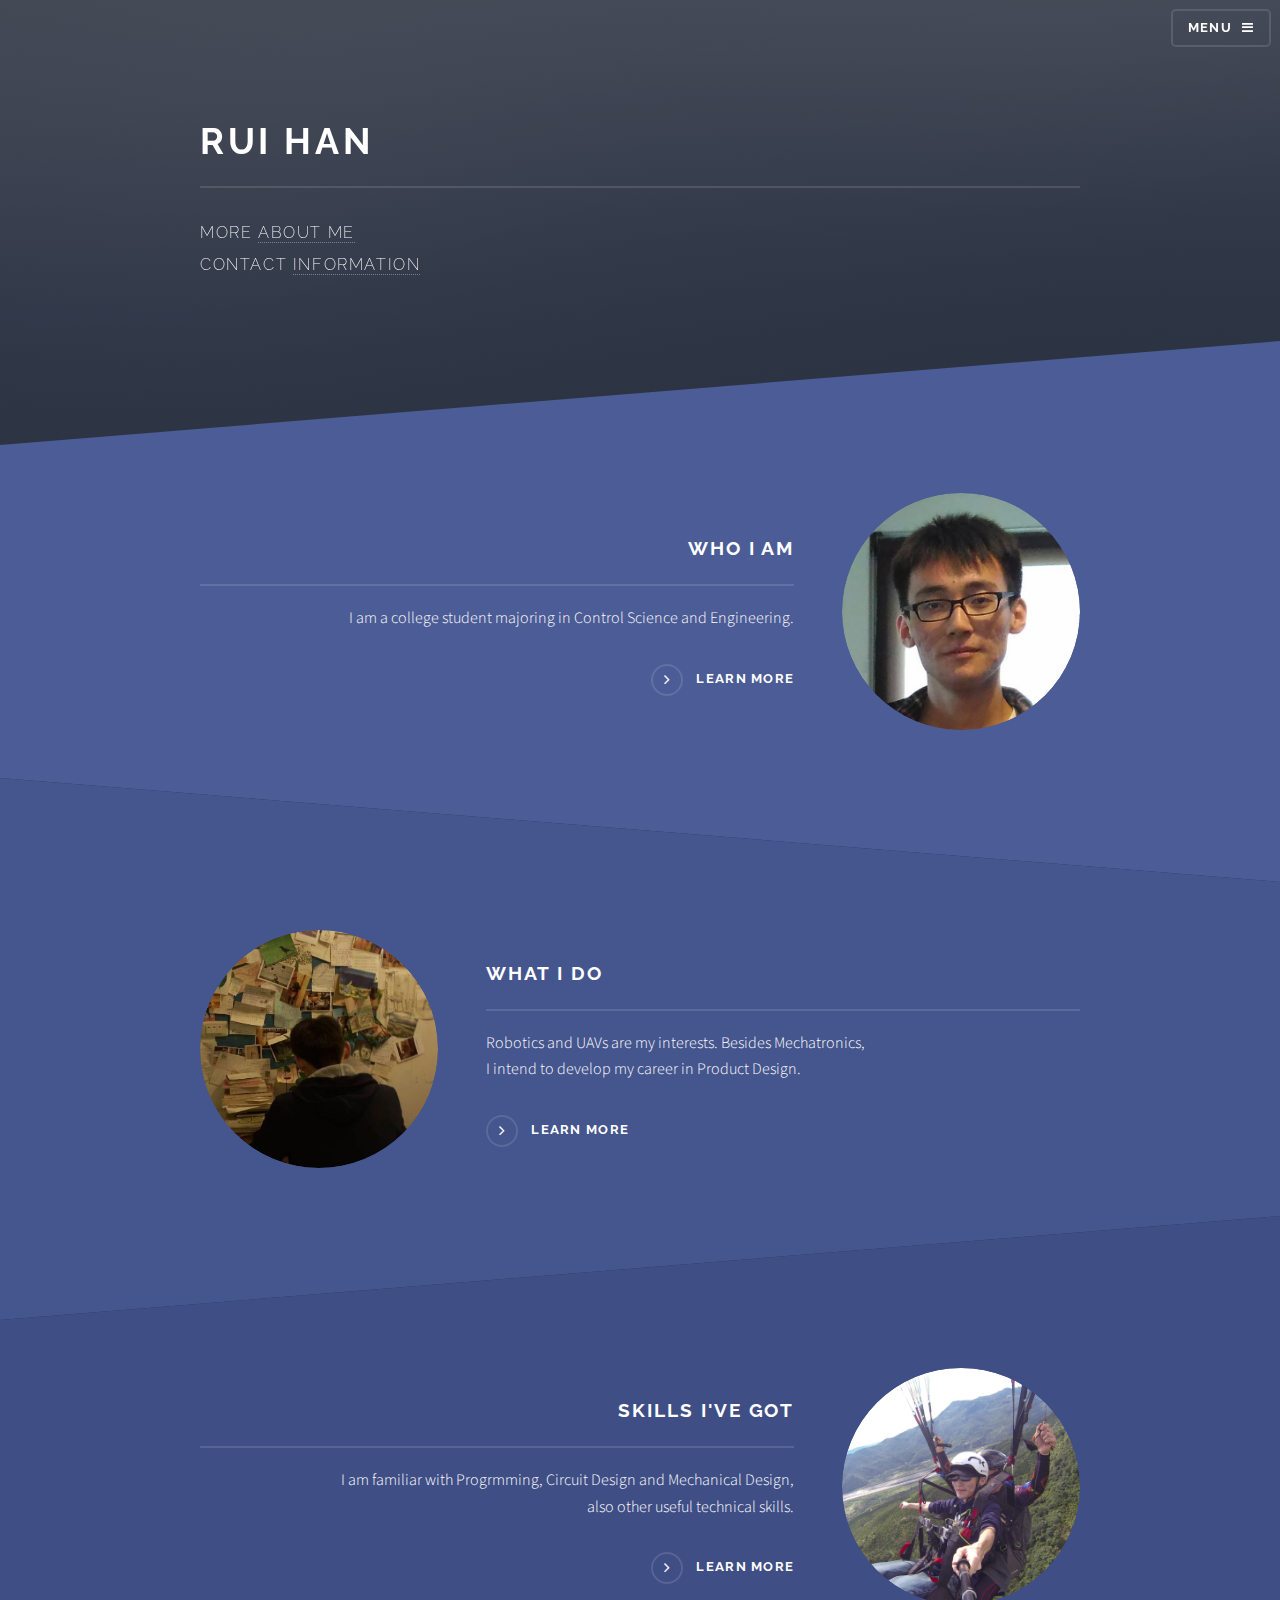
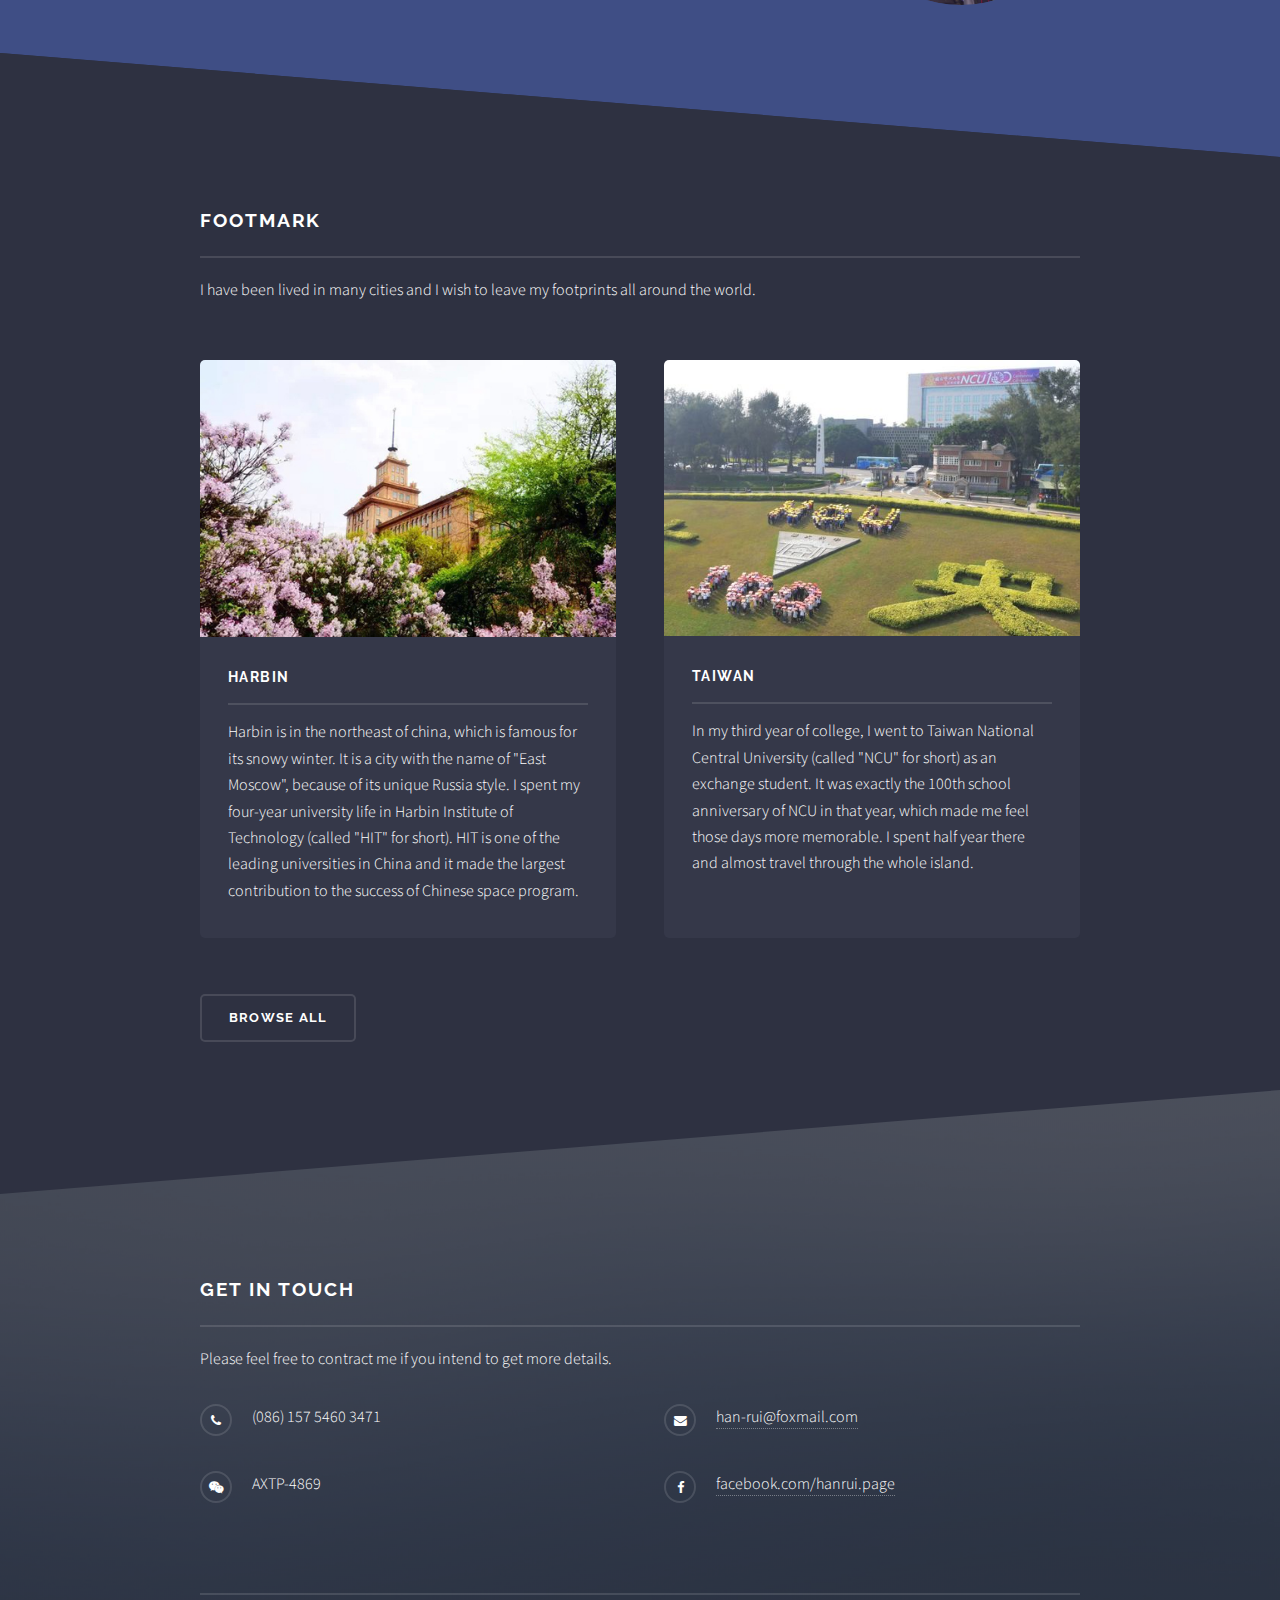
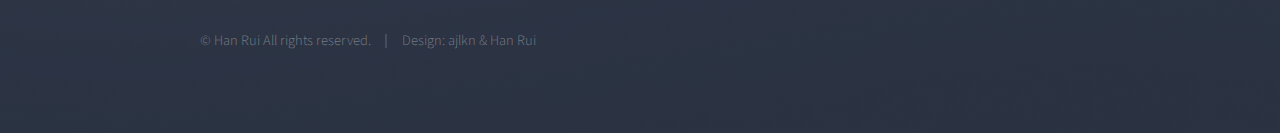
==== commit c8d7c457: "Update index.html" ====
--- a/index.html
+++ b/index.html
@@ -4,7 +4,7 @@
 		<title>Han Rui's Homepage</title>
 		<meta charset="utf-8" />
 		<meta name="viewport" content="width=device-width, initial-scale=1" />
-		<!--[if lte IE 8]><script src="assets/js/ie/html5shiv.js"></script><![endif]-->
+		<!--[if lte IE 8]><script src="assets/js/ie/ .js"></script><![endif]-->
 		<link rel="stylesheet" href="assets/css/main.css" />
 		<!--[if lte IE 9]><link rel="stylesheet" href="assets/css/ie9.css" /><![endif]-->
 		<!--[if lte IE 8]><link rel="stylesheet" href="assets/css/ie8.css" /><![endif]-->
@@ -64,8 +64,8 @@
 									<a class="image"><img src="images/HR05.jpg" alt="" /></a>
 									<div class="content">
 										<h2 class="major">Who I Am</h2>
-										<p>I am a college student majoring in Electrical and Mechanical Engineering.</p>
-										<a href="https://drive.google.com/open?id=0B8rjAM3H5WBTcF9vbW4wRzJ6SWs" class="special">Learn more</a>
+										<p>I am a college student majoring in Control Science and Engineering.</p>
+										<a href="https://drive.google.com/open?id=0B8rjAM3H5WBTdGFPZU5iMk9IdFk" class="special">Learn more</a>
 									</div>
 								</div>
 							</section>
@@ -76,8 +76,8 @@
 									<a class="image"><img src="images/HR02.jpg" alt="" /></a>
 									<div class="content">
 										<h2 class="major">What I Do</h2>
-										<p>Robotics and UAVs are my research interests. Besides Mechatronics, <br> I intend to develop my career in Product Design.</p>
-										<a href="https://drive.google.com/open?id=0B8rjAM3H5WBTdHZ3ZWpDdG9SMGM" class="special">Learn more</a>
+										<p>Robotics and UAVs are my interests. Besides Mechatronics, <br> I intend to develop my career in Product Design.</p>
+										<a href="https://drive.google.com/file/d/0B8rjAM3H5WBTRk04SFJ2Z256SXc" class="special">Learn more</a>
 									</div>
 								</div>
 							</section>
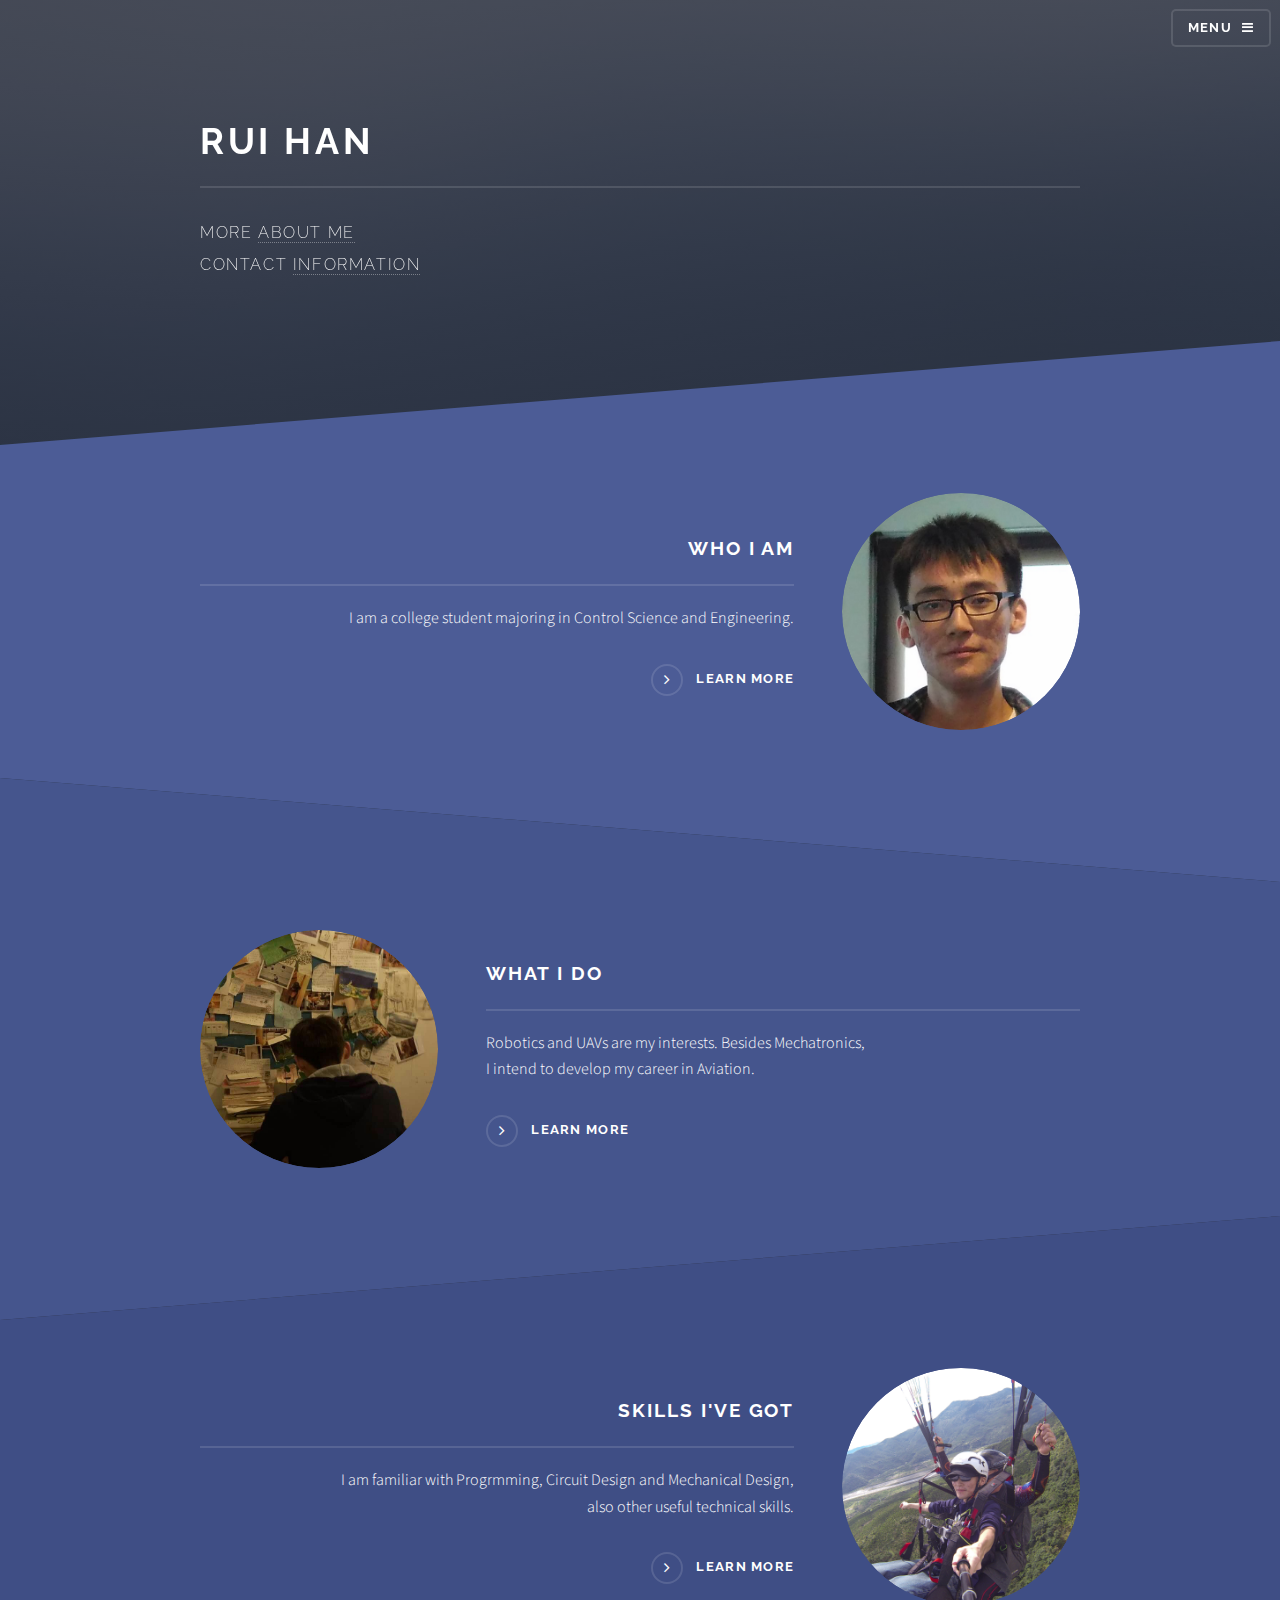
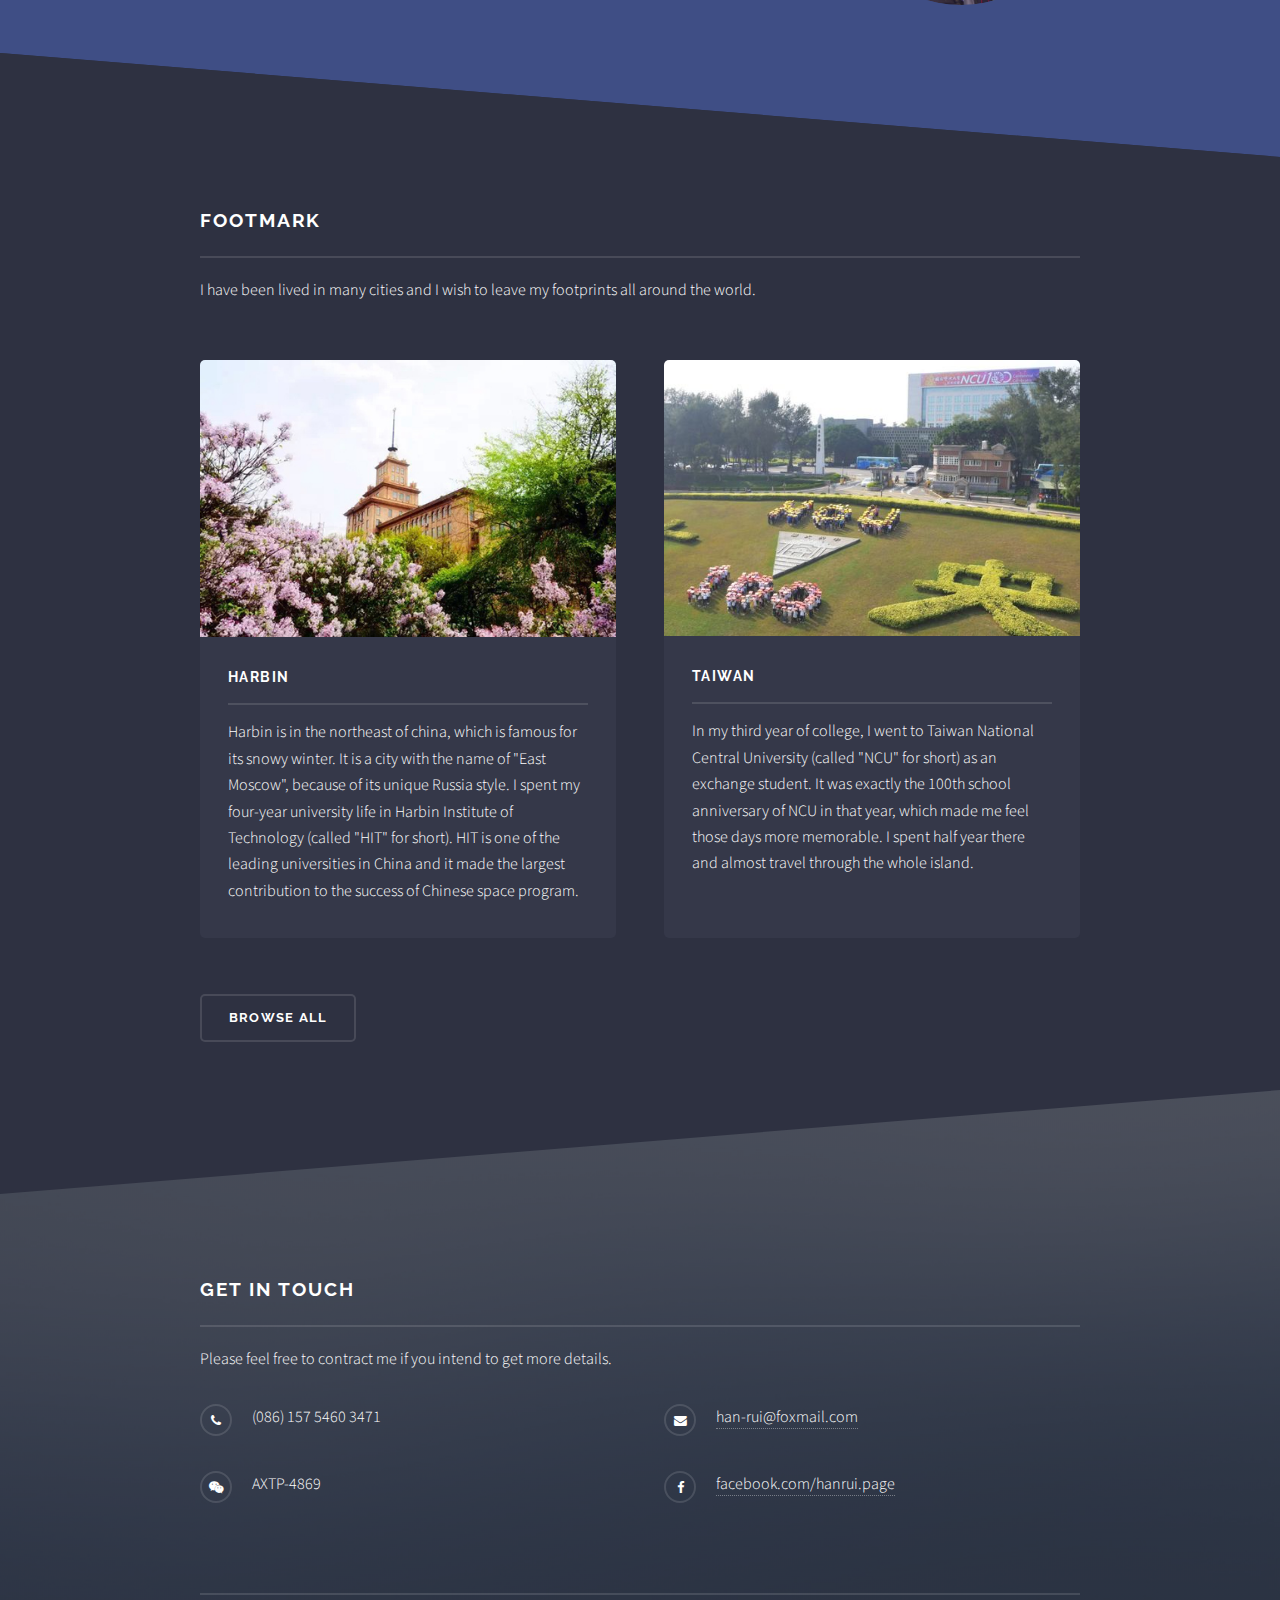
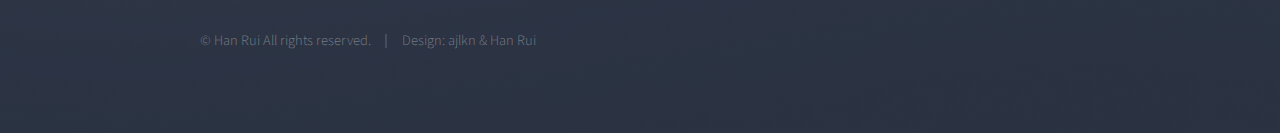
==== commit 5b3dd5a9: "Update index.html" ====
--- a/index.html
+++ b/index.html
@@ -65,7 +65,7 @@
 									<div class="content">
 										<h2 class="major">Who I Am</h2>
 										<p>I am a college student majoring in Control Science and Engineering.</p>
-										<a href="https://drive.google.com/open?id=0B8rjAM3H5WBTdGFPZU5iMk9IdFk" class="special">Learn more</a>
+										<a href="https://drive.google.com/open?id=0B8rjAM3H5WBTWHU2VlBTVzVYVGc" class="special">Learn more</a>
 									</div>
 								</div>
 							</section>
@@ -76,8 +76,8 @@
 									<a class="image"><img src="images/HR02.jpg" alt="" /></a>
 									<div class="content">
 										<h2 class="major">What I Do</h2>
-										<p>Robotics and UAVs are my interests. Besides Mechatronics, <br> I intend to develop my career in Product Design.</p>
-										<a href="https://drive.google.com/file/d/0B8rjAM3H5WBTRk04SFJ2Z256SXc" class="special">Learn more</a>
+										<p>Robotics and UAVs are my interests. Besides Mechatronics, <br> I intend to develop my career in Aviation.</p>
+										<a href="https://drive.google.com/open?id=0B8rjAM3H5WBTb3JUZWh1d09kNmM" class="special">Learn more</a>
 									</div>
 								</div>
 							</section>
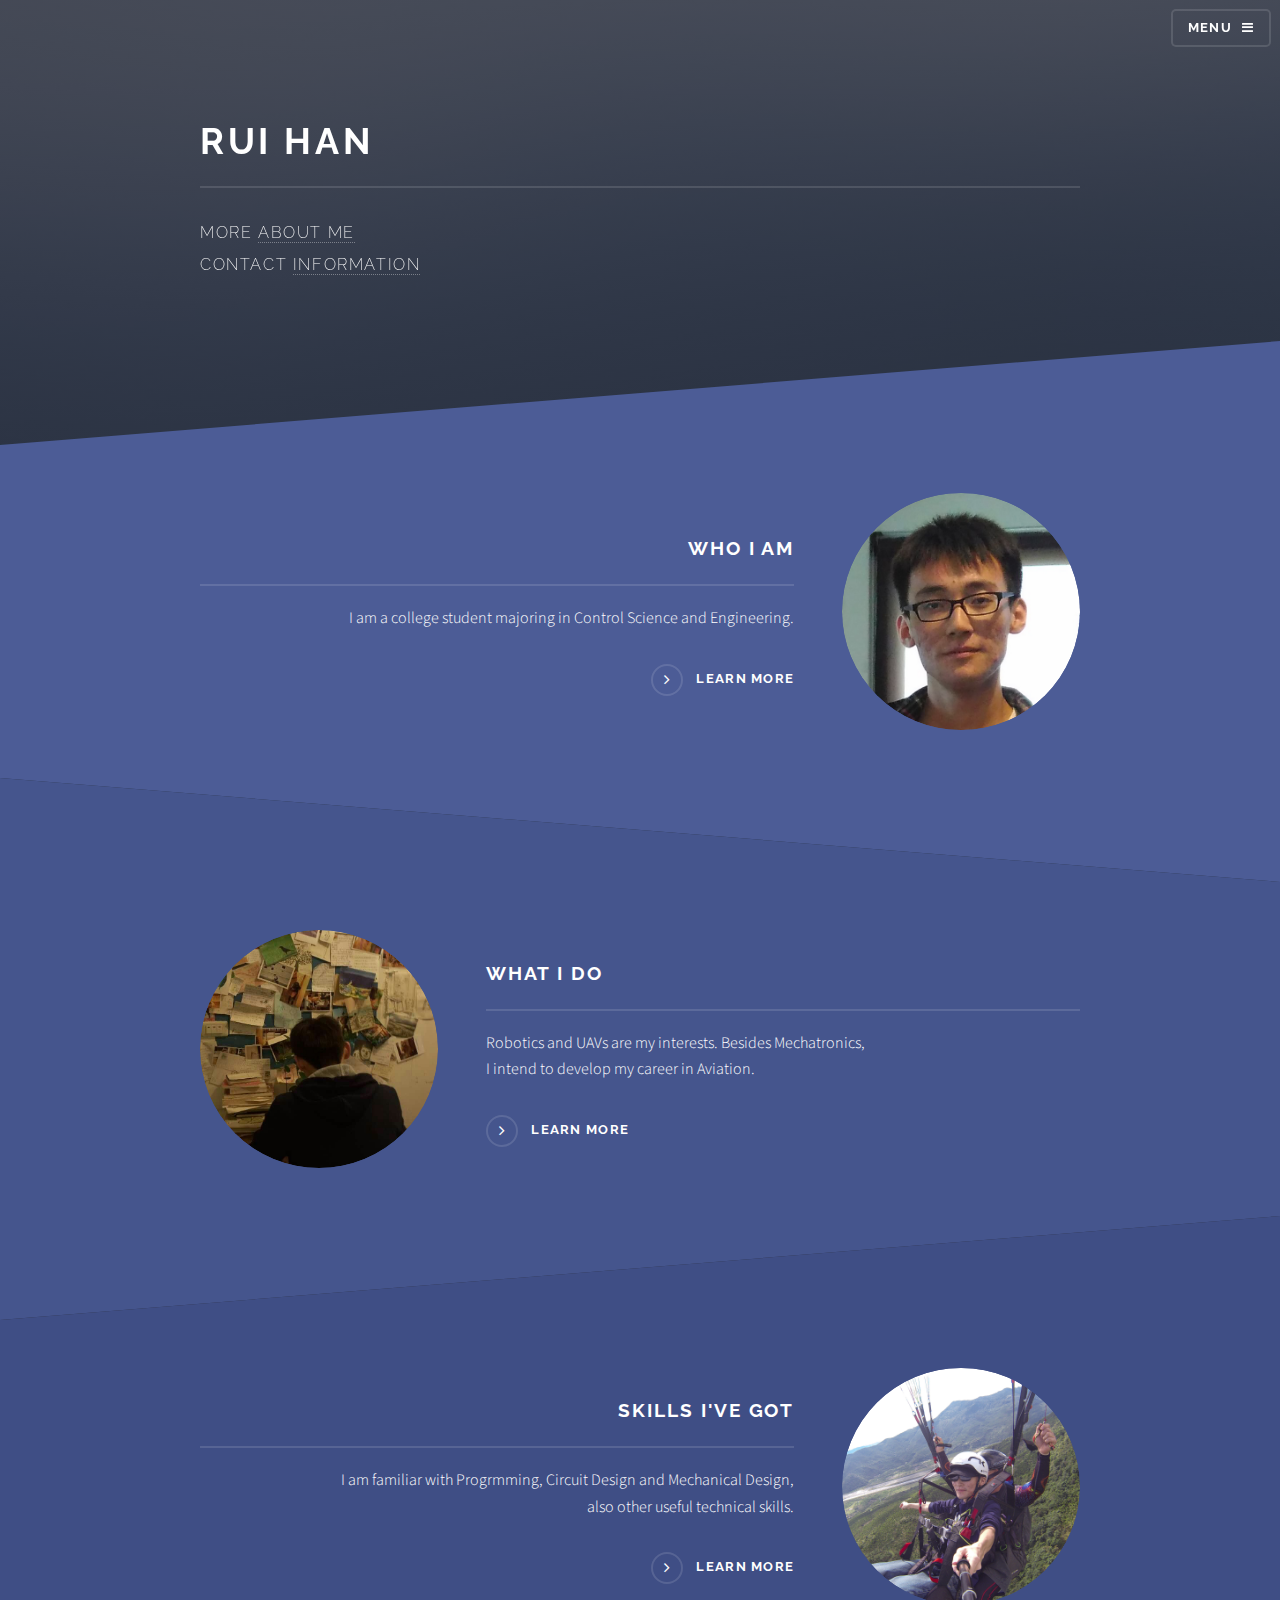
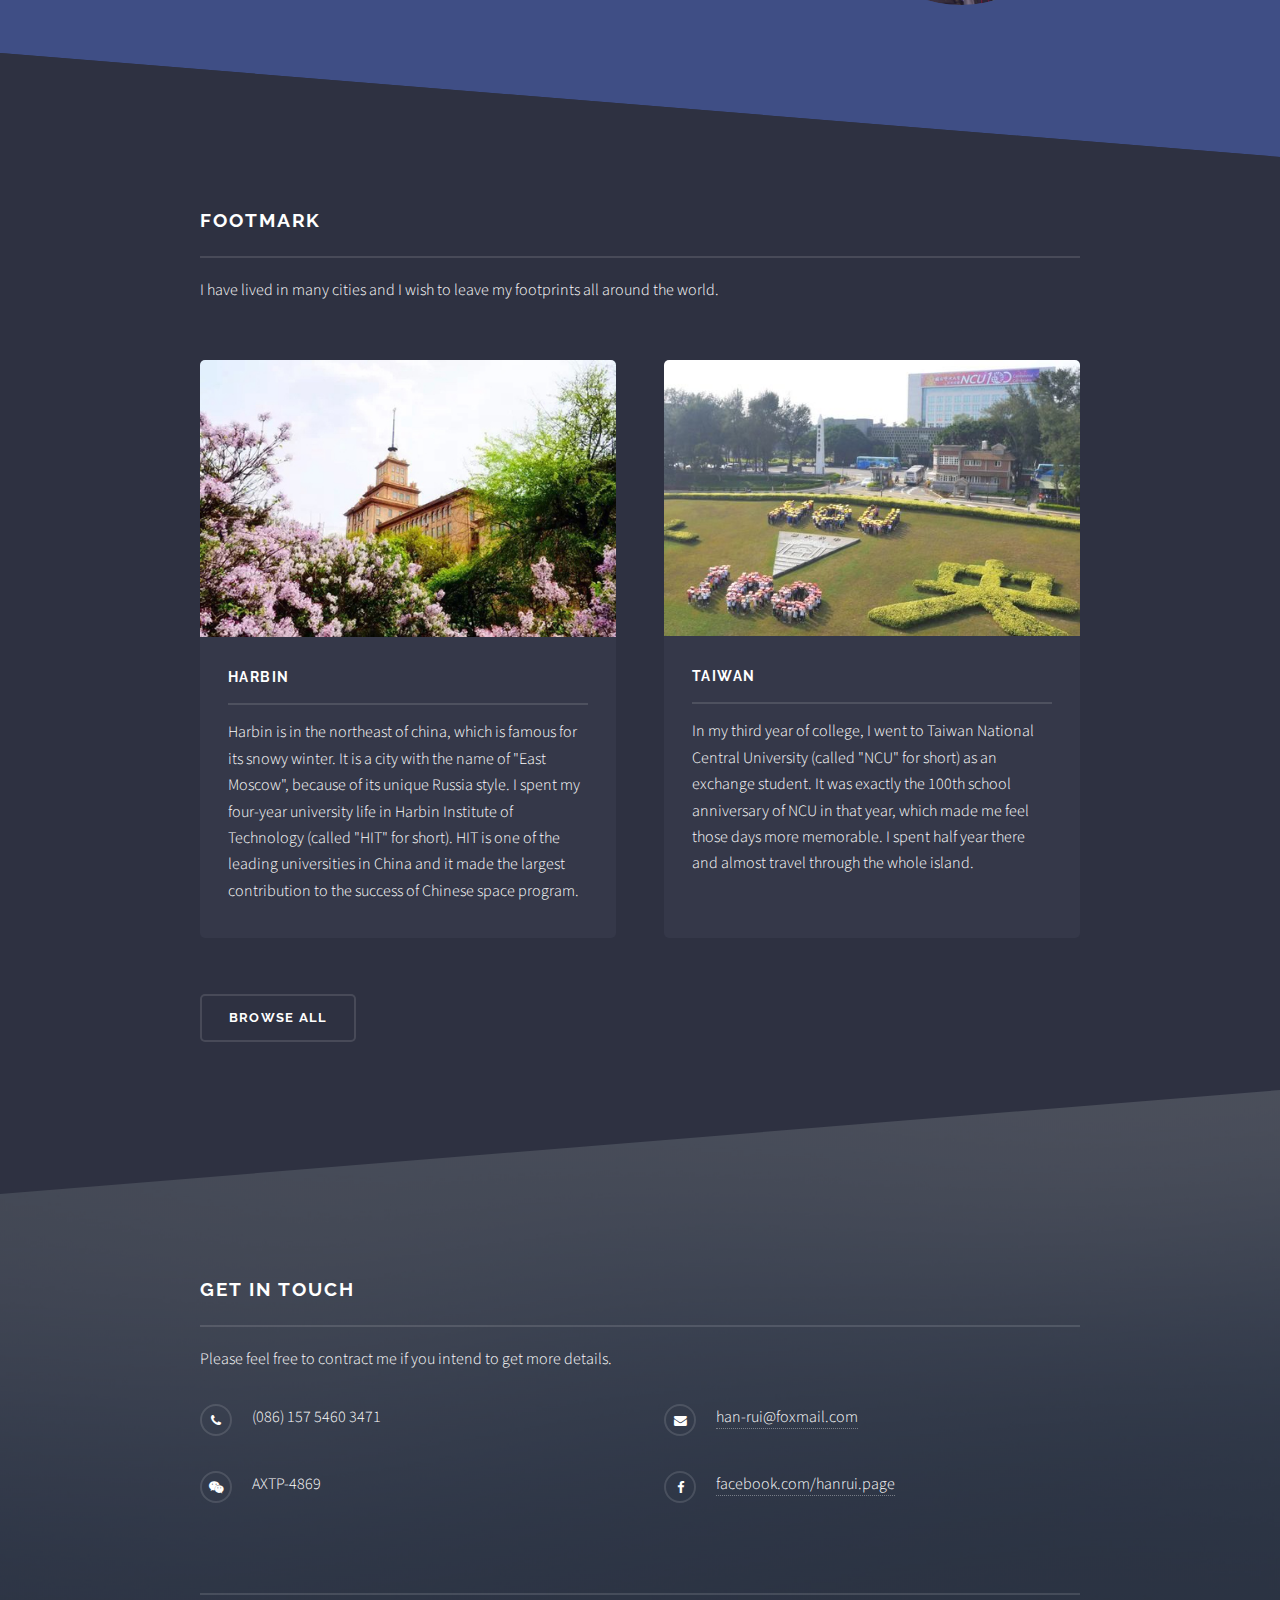
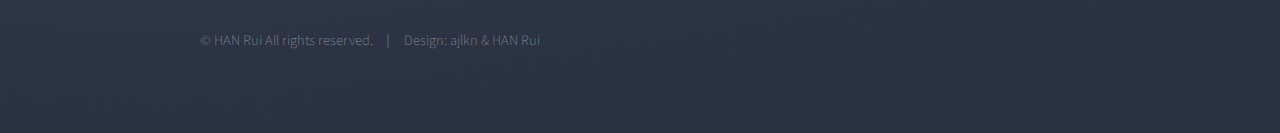
==== commit f5c22178: "Update index.html" ====
--- a/index.html
+++ b/index.html
@@ -1,7 +1,7 @@
 <!DOCTYPE HTML>
 <html>
 	<head>
-		<title>Han Rui's Homepage</title>
+		<title>HAN Rui's Homepage</title>
 		<meta charset="utf-8" />
 		<meta name="viewport" content="width=device-width, initial-scale=1" />
 		<!--[if lte IE 8]><script src="assets/js/ie/ .js"></script><![endif]-->
@@ -20,7 +20,7 @@
 
 				<!-- Header -->
 					<header id="header" class="alt">
-						<h1><a href="index.html">Han Rui</a></h1>
+						<h1><a href="index.html">HAN Rui</a></h1>
 						<nav>
 							<a href="#menu">Menu</a>
 						</nav>
@@ -44,7 +44,7 @@
 					<section id="banner">
 						<div class="inner">
 							<!--<div class="logo"><span class="icon fa-diamond"></span></div>-->
-							<h2>Rui Han</h2>
+							<h2>Rui HAN</h2>
 							<!--<p><a class="smoothscroll" href="#footer" title="">Get in touch</p>-->
 							<!--<li class="smoothscroll">More <a href="#one" class="smoothscroll">About Me</a></li>
 							<li class="smoothscroll">Contact <a href="#footer" class="smoothscroll">By Email</a></li>-->	
@@ -98,7 +98,7 @@
 							<section id="four" class="wrapper alt style1">
 								<div class="inner">
 									<h2 class="major">Footmark</h2>
-									<p>I have been lived in many cities and I wish to leave my footprints all around the world.</p>
+									<p>I have lived in many cities and I wish to leave my footprints all around the world.</p>
 									<section class="features">
 								
 										<article>
@@ -162,7 +162,7 @@
 								
 							</ul>
 							<ul class="copyright">
-								<li>&copy; Han Rui All rights reserved.</li><li>Design: ajlkn & Han Rui</a></li>
+								<li>&copy; HAN Rui All rights reserved.</li><li>Design: ajlkn & HAN Rui</a></li>
 							</ul>
 						</div>
 					</section>
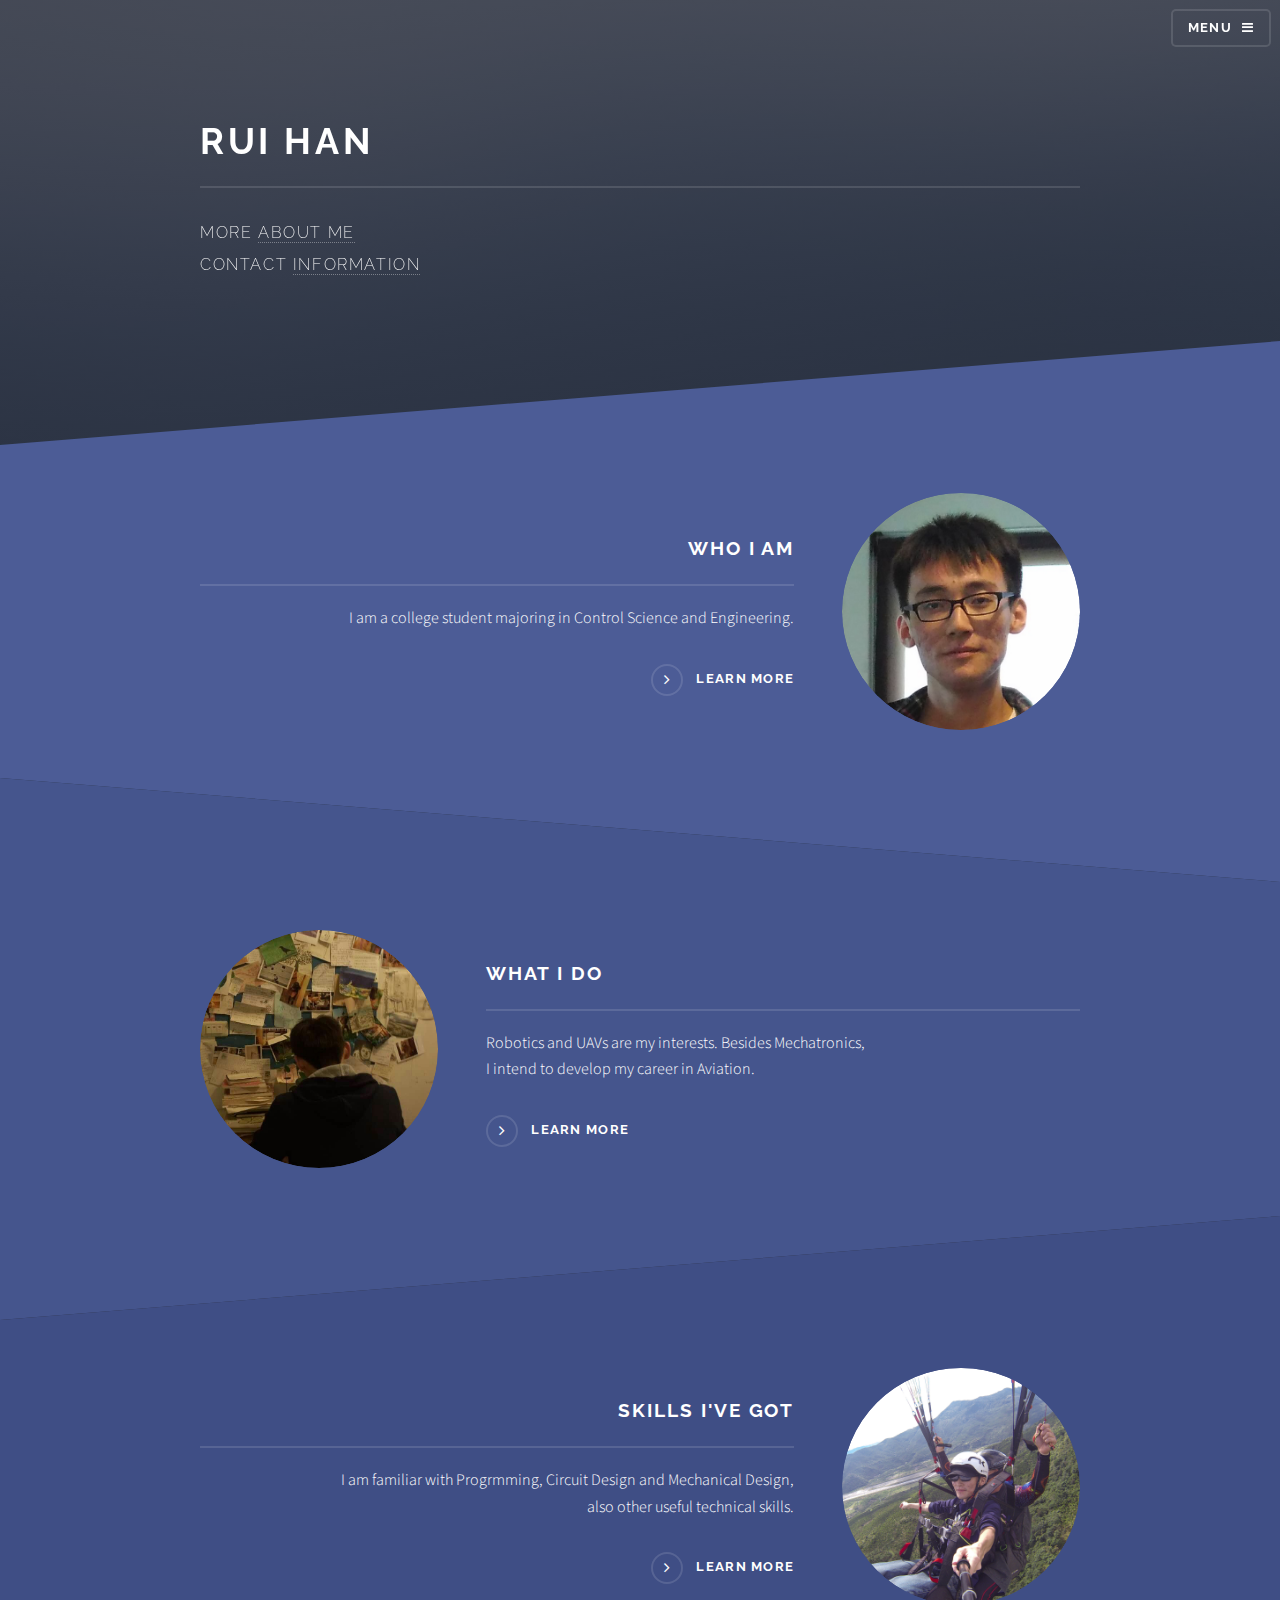
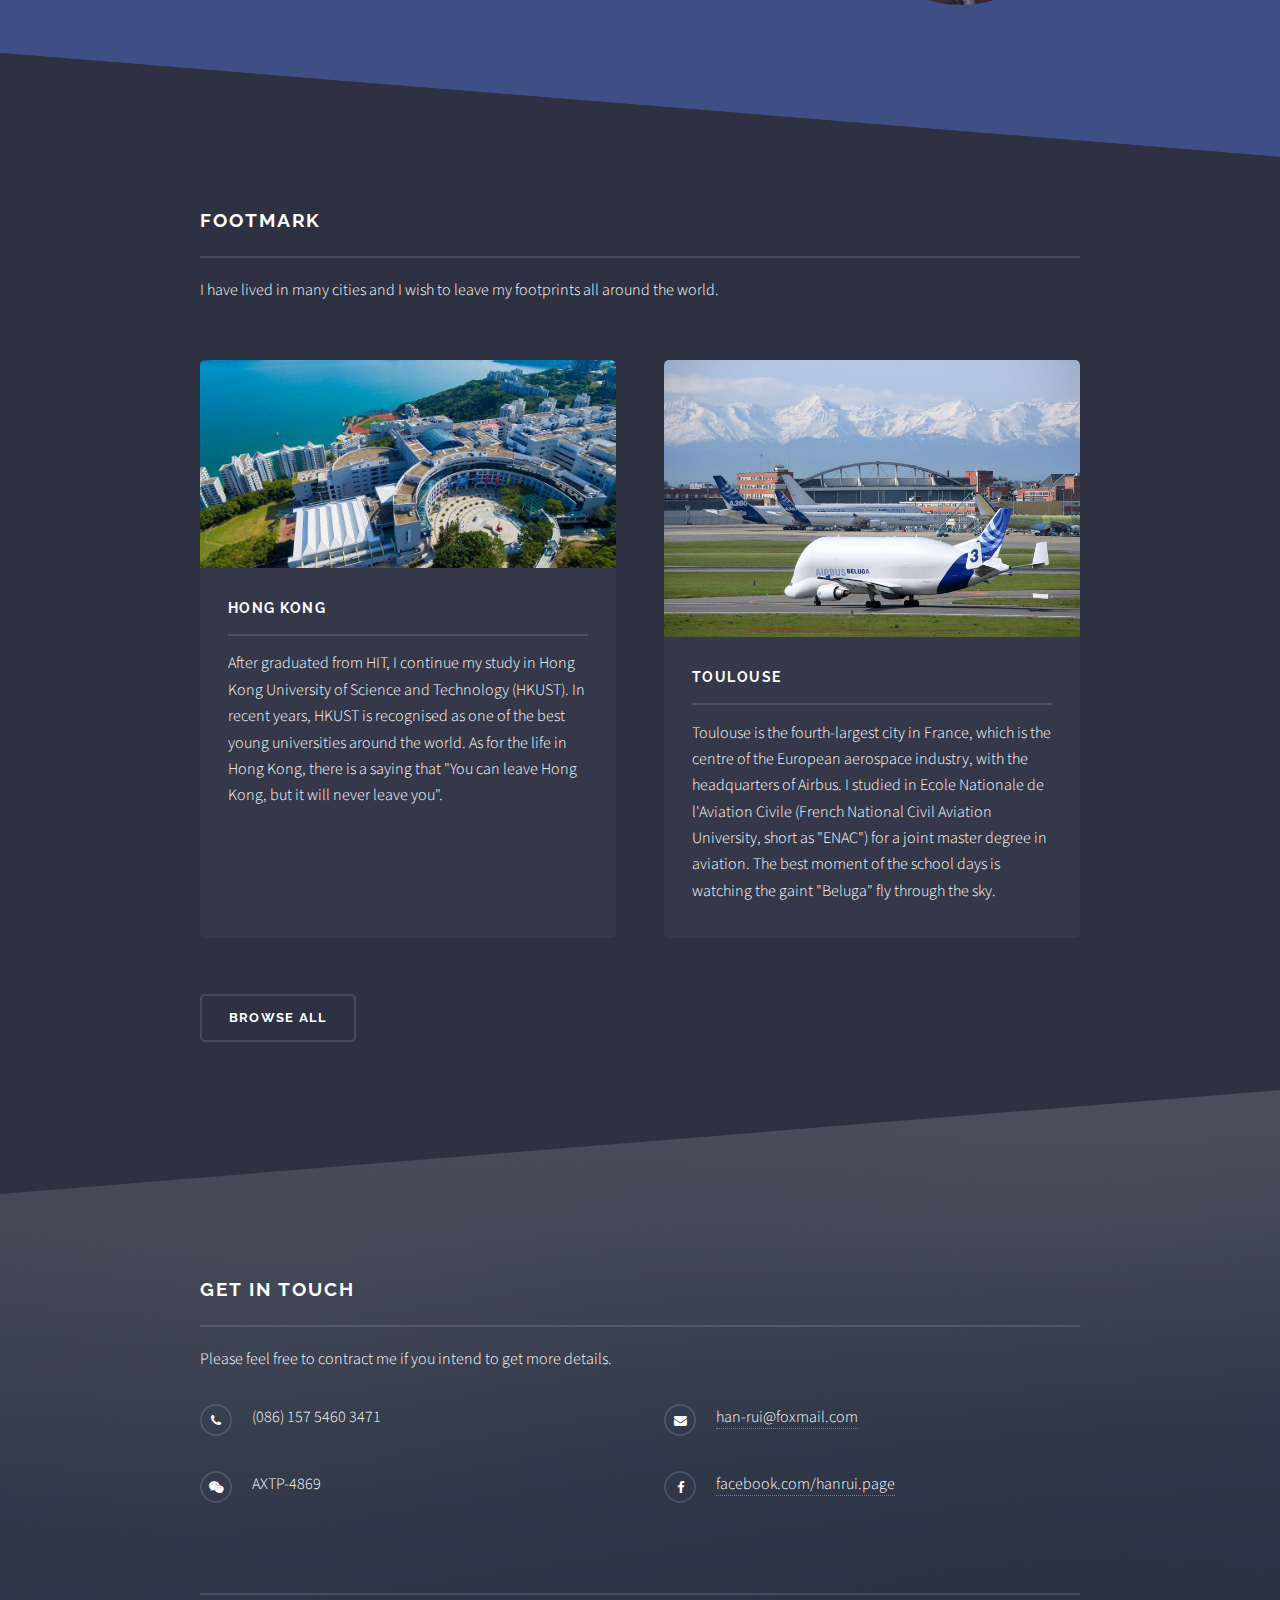
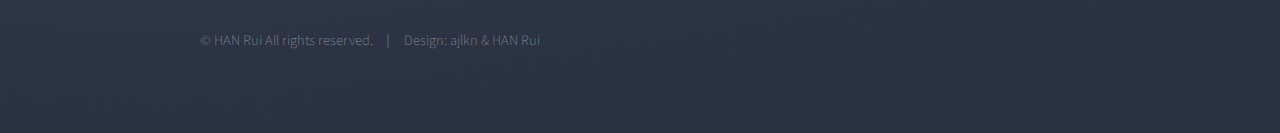
==== commit 368fa30c: "Update index.html" ====
--- a/index.html
+++ b/index.html
@@ -102,15 +102,16 @@
 									<section class="features">
 								
 										<article>
-											<a class="image"><img src="images/H02.jpg" alt="" /></a>
-											<h3 class="major">Harbin</h3>
-											<p> Harbin is in the northeast of china, which is famous for its snowy winter. It is a city with the name of "East Moscow", because of its unique Russia style. I spent my four-year university life in Harbin Institute of Technology (called "HIT" for short). HIT is one of the leading universities in China and it  made the largest contribution to the success of Chinese space program.</p>
+											<a class="image"><img src="images/HK01.jpg" alt="" /></a>
+											<h3 class="major">Hong Kong</h3>
+											<p>After graduated from HIT, I continue my study in Hong Kong University of Science and Technology (HKUST). In recent years, HKUST is recognised as one of the best young universities around the world. As for the life in Hong Kong, there is a saying that "You can leave Hong Kong, but it will never leave you". </p>
 											<!--<a href="#" class="special">Learn more</a>-->
 										</article>
+										
 										<article>
-											<a class="image"><img src="images/TW02.jpg" alt="" /></a>
-											<h3 class="major">Taiwan</h3>
-											<p>In my third year of college, I went to Taiwan National Central University (called "NCU" for short) as an exchange student. It was exactly the 100th school anniversary of NCU in that year, which made me feel those days more memorable. I spent half year there and almost travel through the whole island.</p>
+											<a class="image"><img src="images/TLS04.jpg" alt="" /></a>
+											<h3 class="major">Toulouse</h3>
+											<p>Toulouse is the fourth-largest city in France, which is the centre of the European aerospace industry, with the headquarters of Airbus. I studied in Ecole Nationale de l'Aviation Civile (French National Civil Aviation University, short as "ENAC") for a joint master degree in aviation. The best moment of the school days is watching the gaint "Beluga" fly through the sky.  </p>
 											<!--<a href="#" class="special">Learn more</a>-->
 										</article>
 										
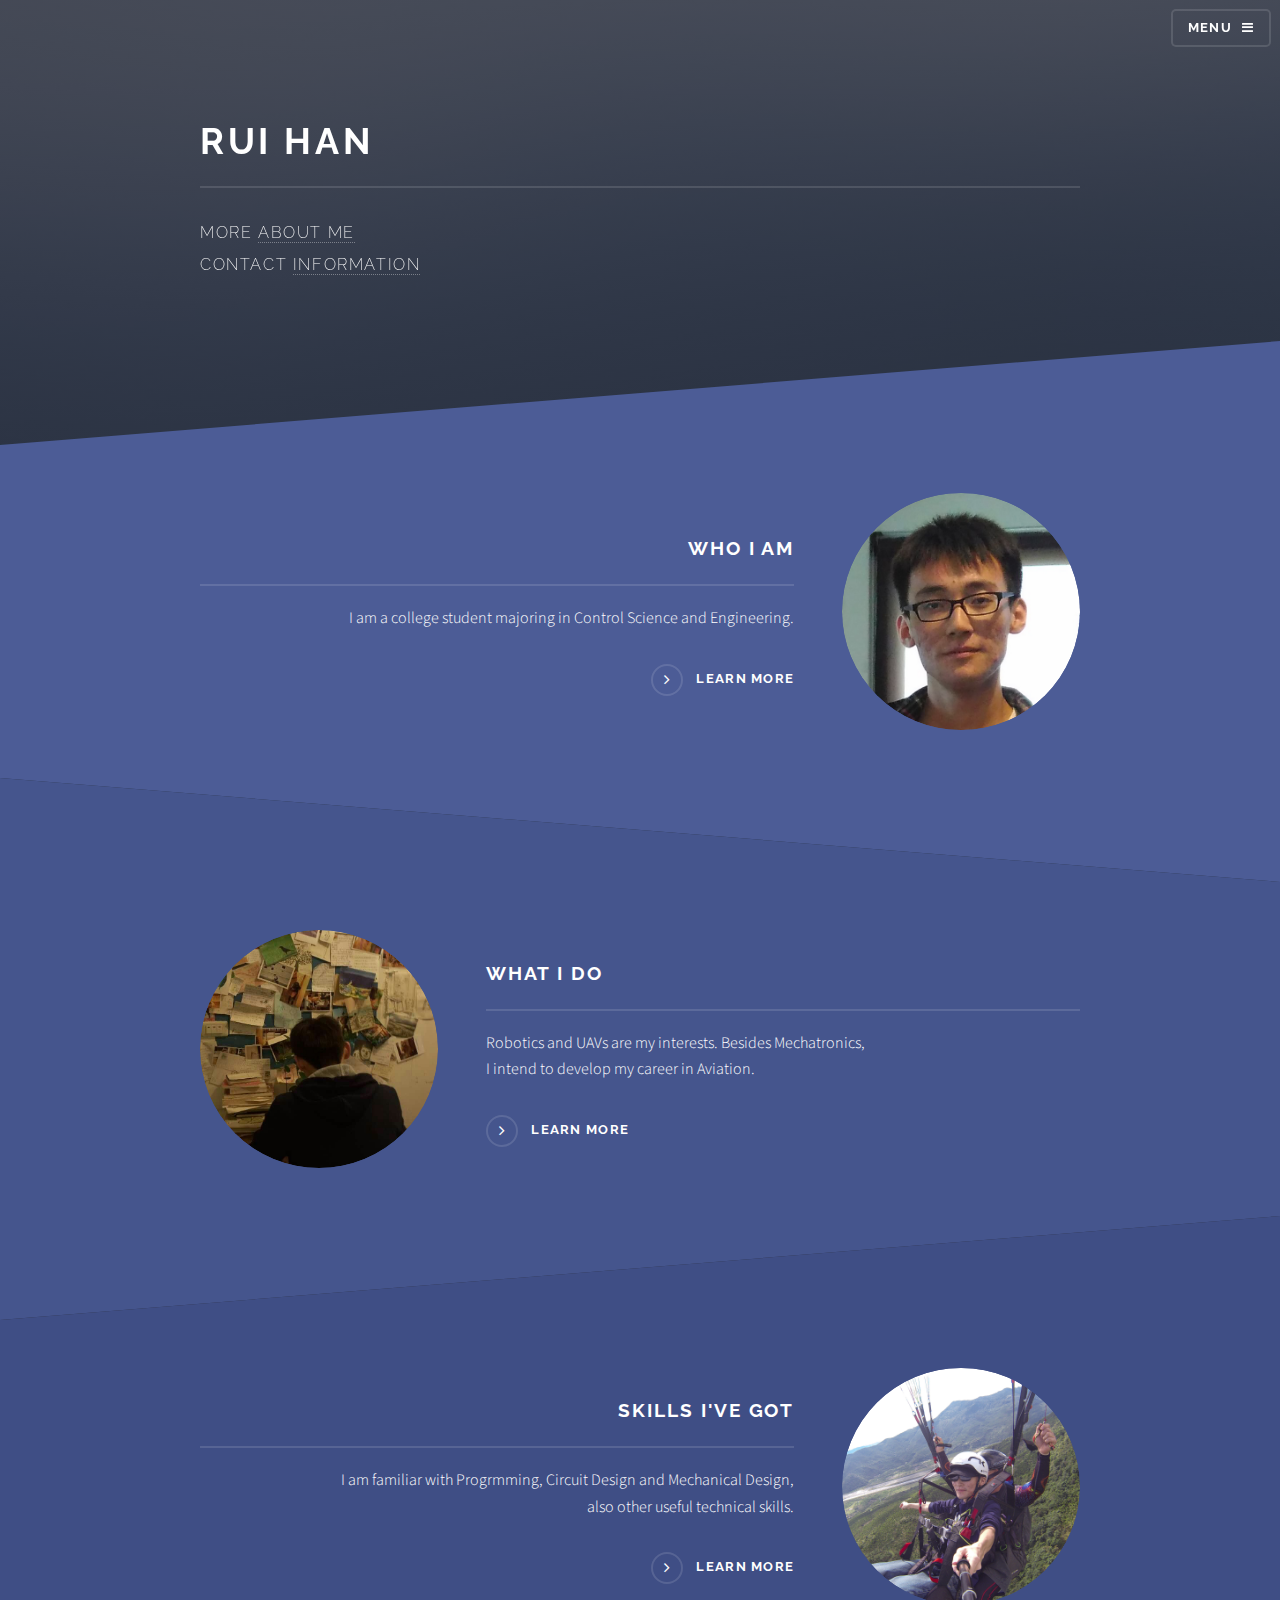
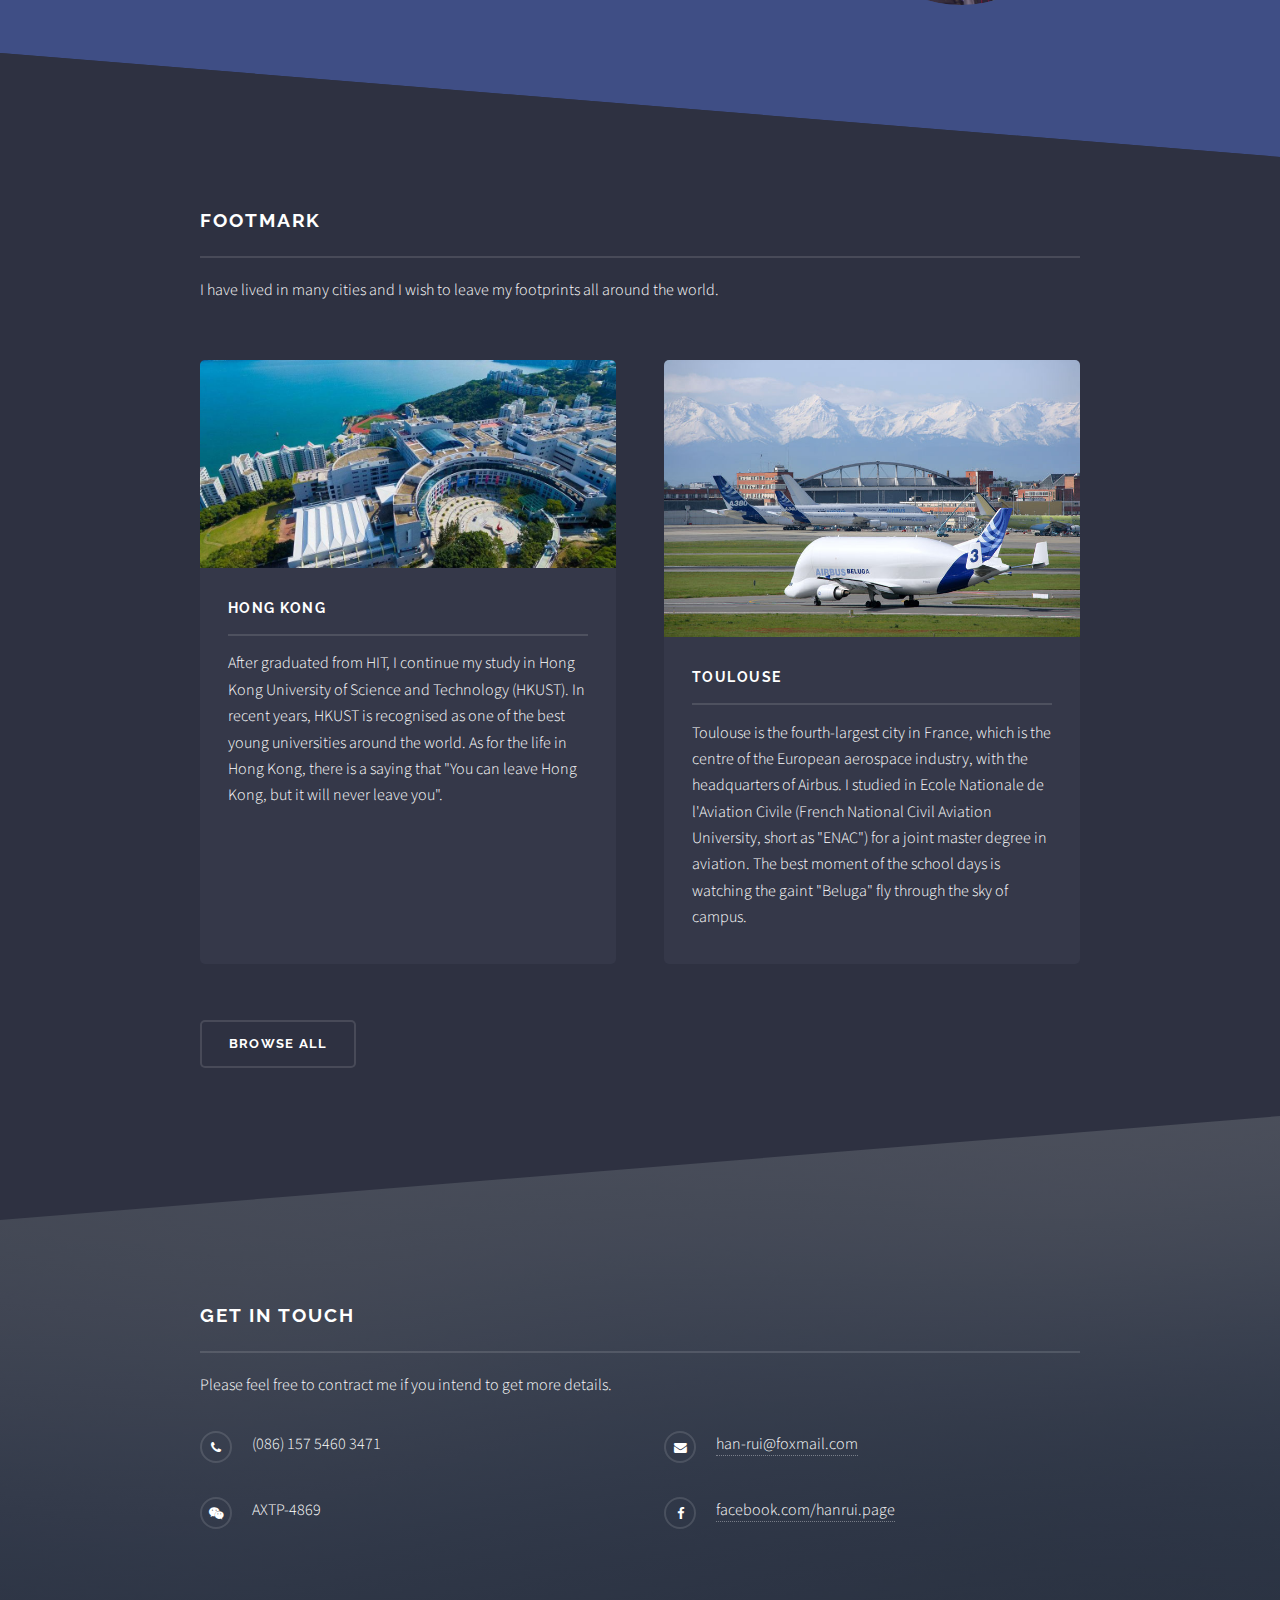
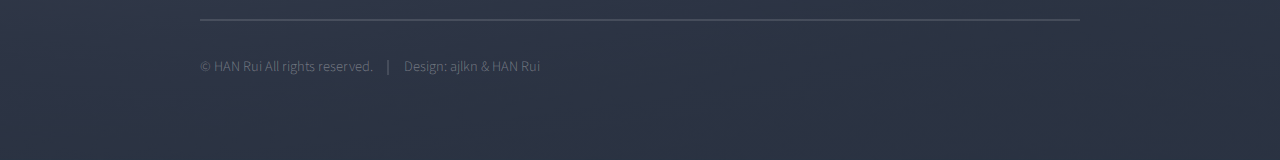
==== commit e18b59da: "Update index.html" ====
--- a/index.html
+++ b/index.html
@@ -111,7 +111,7 @@
 										<article>
 											<a class="image"><img src="images/TLS04.jpg" alt="" /></a>
 											<h3 class="major">Toulouse</h3>
-											<p>Toulouse is the fourth-largest city in France, which is the centre of the European aerospace industry, with the headquarters of Airbus. I studied in Ecole Nationale de l'Aviation Civile (French National Civil Aviation University, short as "ENAC") for a joint master degree in aviation. The best moment of the school days is watching the gaint "Beluga" fly through the sky.  </p>
+											<p>Toulouse is the fourth-largest city in France, which is the centre of the European aerospace industry, with the headquarters of Airbus. I studied in Ecole Nationale de l'Aviation Civile (French National Civil Aviation University, short as "ENAC") for a joint master degree in aviation. The best moment of the school days is watching the gaint "Beluga" fly through the sky of campus.  </p>
 											<!--<a href="#" class="special">Learn more</a>-->
 										</article>
 										
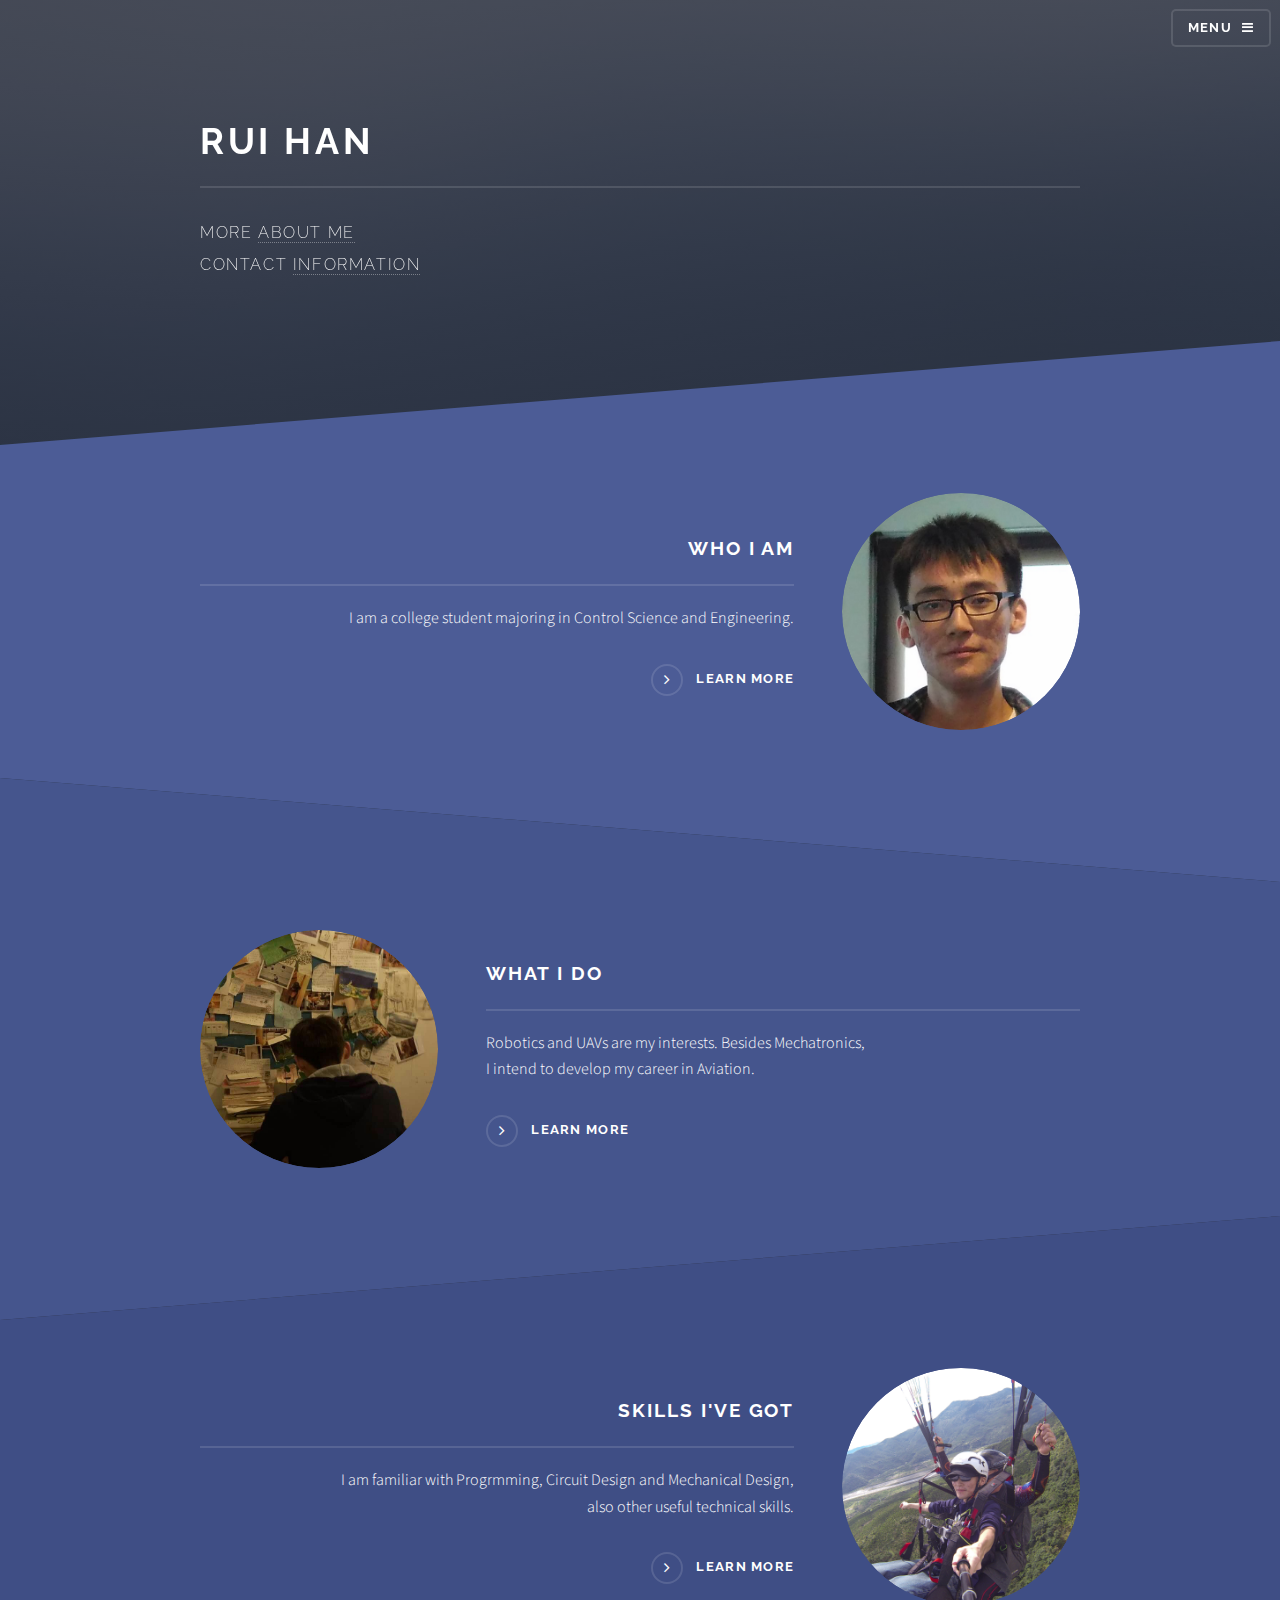
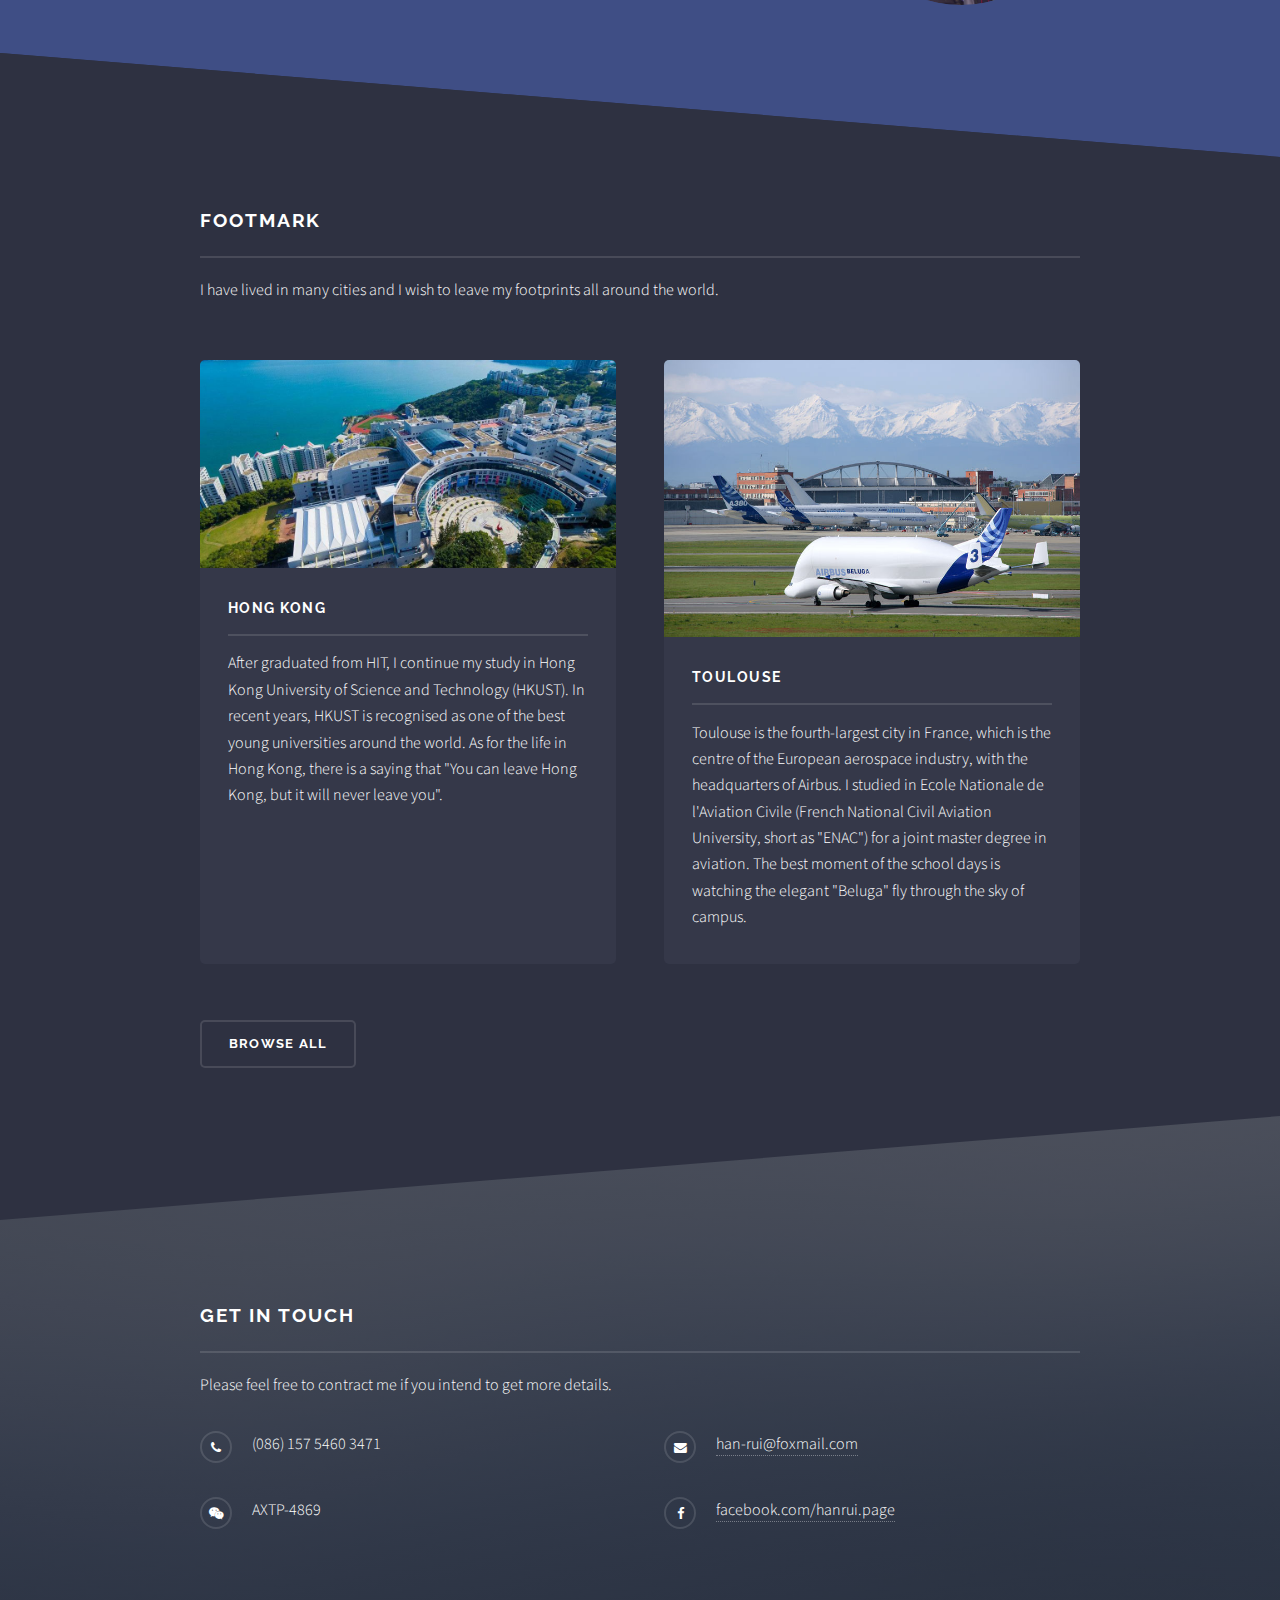
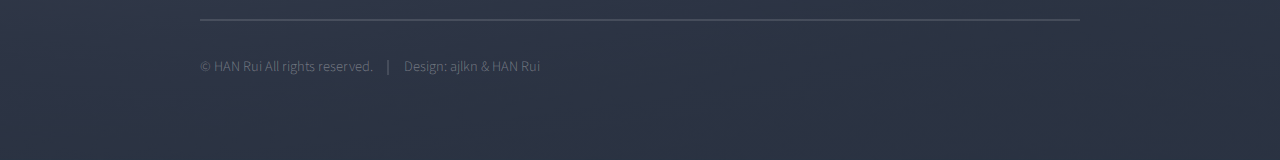
==== commit 32fdf050: "Update index.html" ====
--- a/index.html
+++ b/index.html
@@ -111,7 +111,7 @@
 										<article>
 											<a class="image"><img src="images/TLS04.jpg" alt="" /></a>
 											<h3 class="major">Toulouse</h3>
-											<p>Toulouse is the fourth-largest city in France, which is the centre of the European aerospace industry, with the headquarters of Airbus. I studied in Ecole Nationale de l'Aviation Civile (French National Civil Aviation University, short as "ENAC") for a joint master degree in aviation. The best moment of the school days is watching the gaint "Beluga" fly through the sky of campus.  </p>
+											<p>Toulouse is the fourth-largest city in France, which is the centre of the European aerospace industry, with the headquarters of Airbus. I studied in Ecole Nationale de l'Aviation Civile (French National Civil Aviation University, short as "ENAC") for a joint master degree in aviation. The best moment of the school days is watching the elegant "Beluga" fly through the sky of campus.  </p>
 											<!--<a href="#" class="special">Learn more</a>-->
 										</article>
 										
